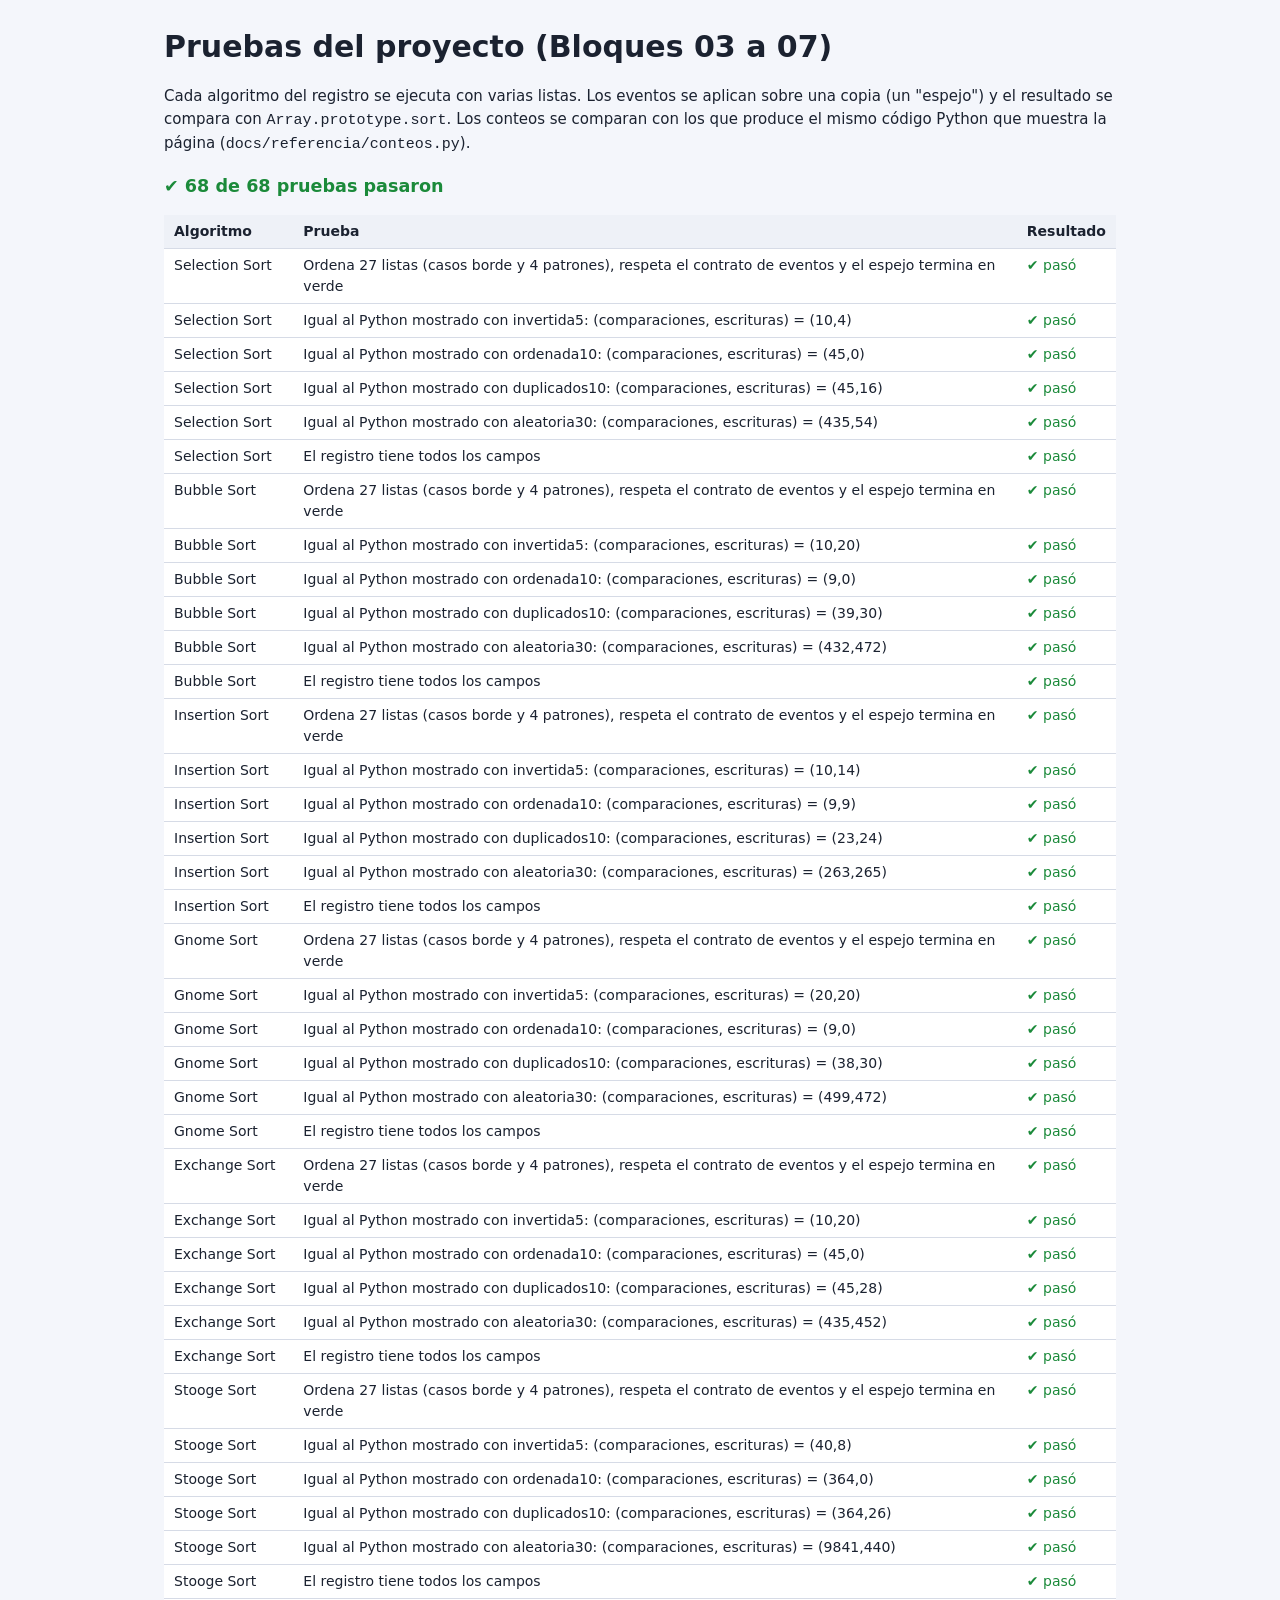
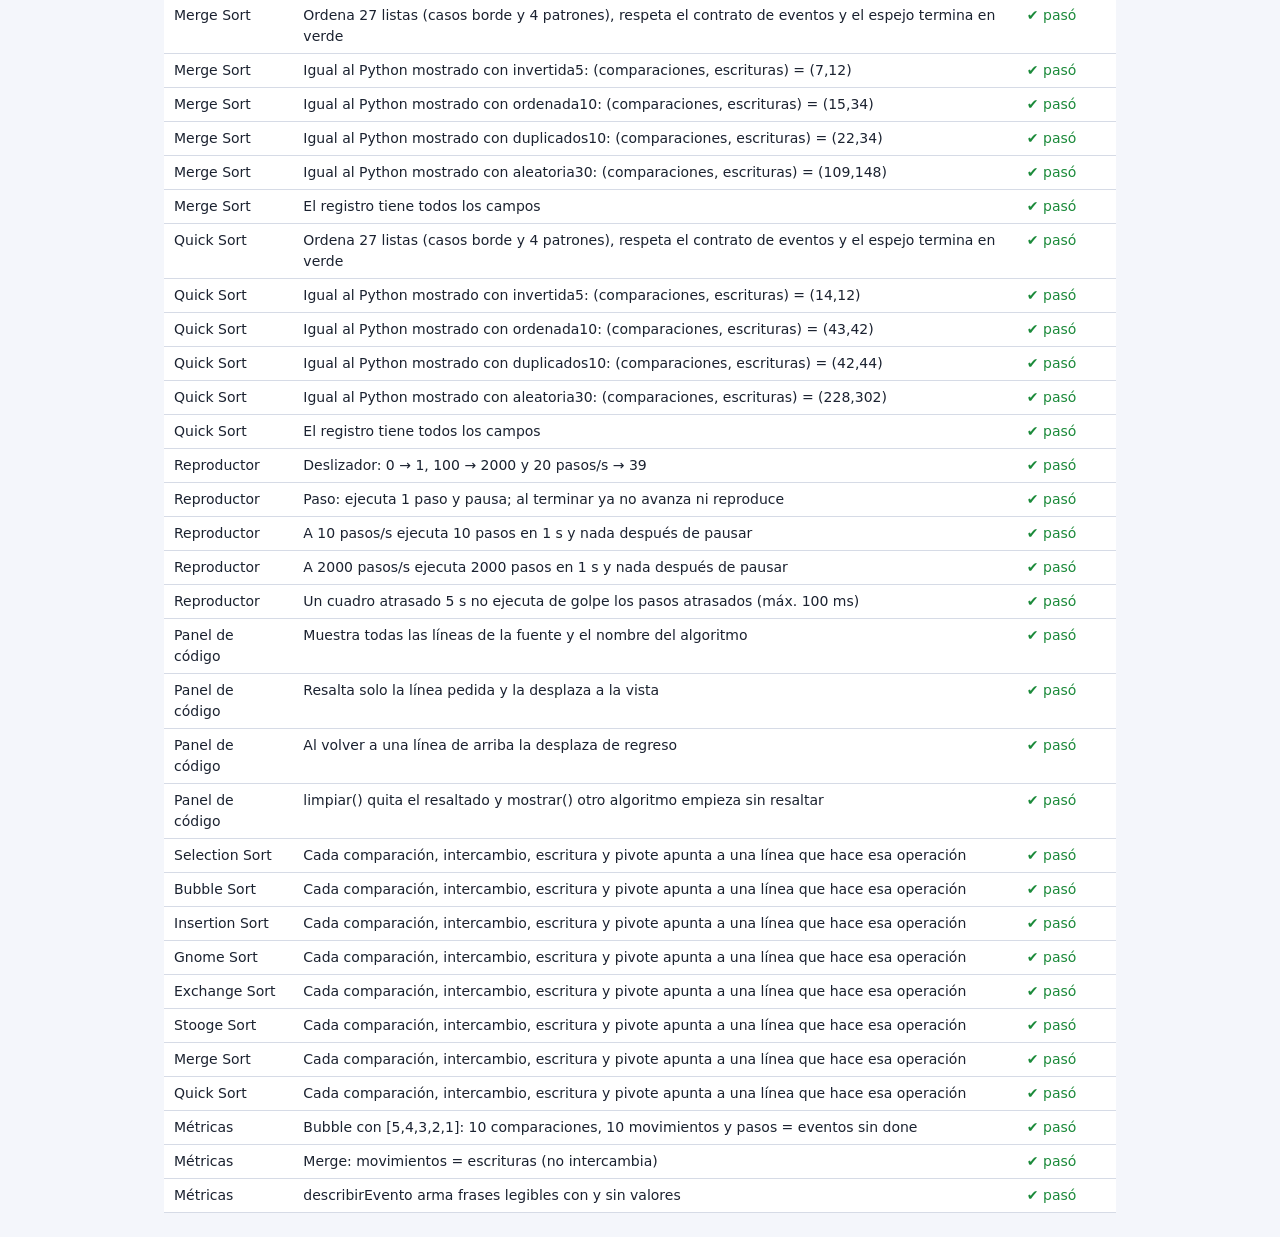
==== test.html @ ed31e6aa "B07 D-13: métricas (contadores por evento y mensajes de estado) Co-Authored-By: Claude Opus 5.5 <nor" ====
<!DOCTYPE html>
<html lang="es">
<head>
  <meta charset="UTF-8">
  <meta name="viewport" content="width=device-width, initial-scale=1">
  <title>Pruebas del proyecto</title>
  <link rel="stylesheet" href="css/base.css">
  <style>
    main { max-width: 1000px; margin: 0 auto; padding: 24px; display: grid; gap: 16px; }
    .resumen-pruebas { font-size: 1.1rem; font-weight: 600; }
    .ok { color: #1b8a3a; }
    .fallo { color: var(--error); }
    table { width: 100%; border-collapse: collapse; font-size: 0.875rem; background: var(--superficie); }
    th, td { padding: 6px 10px; border-bottom: 1px solid var(--borde); text-align: left; vertical-align: top; }
    th { background: var(--superficie-2); }
    code { font-family: var(--fuente-mono); }
  </style>
</head>
<body>
<main>
  <h1>Pruebas del proyecto (Bloques 03 a 07)</h1>
  <p>
    Cada algoritmo del registro se ejecuta con varias listas. Los eventos se aplican sobre una copia
    (un "espejo") y el resultado se compara con <code>Array.prototype.sort</code>. Los conteos se
    comparan con los que produce el mismo código Python que muestra la página
    (<code>docs/referencia/conteos.py</code>).
  </p>
  <p id="resumen" class="resumen-pruebas">Ejecutando…</p>
  <table>
    <thead><tr><th>Algoritmo</th><th>Prueba</th><th>Resultado</th></tr></thead>
    <tbody id="filas"></tbody>
  </table>
</main>

<script type="module">
  import { ALGORITMOS } from './js/algoritmos/index.js';
  import { TIPOS_EVENTO, ESTADOS_COLOR } from './js/core/eventos.js';
  import { crearEspejo, aplicarEvento } from './js/render/espejo.js';
  import { crearReproductor, velocidadDesdeSlider, sliderDesdeVelocidad } from './js/motor/reproductor.js';
  import { VELOCIDAD_MIN, VELOCIDAD_MAX, VELOCIDAD_DEFECTO } from './js/config.js';
  import { crearPanelCodigo } from './js/ui/panelCodigo.js';
  import { crearContadores, registrarEvento, contarEjecucion, describirEvento } from './js/core/metricas.js';
  import { generarDatos, PATRONES } from './js/core/datos.js';

  /*
   * Conteos de referencia generados con docs/referencia/conteos.py, que
   * ejecuta el mismo código Python que muestra la página (fuentesPython.js).
   * Cada par es (comparaciones, escrituras); un intercambio cuenta como 2
   * escrituras, igual que `a, b = b, a` en Python.
   */
  const LISTAS_PYTHON = {"invertida5": [5, 4, 3, 2, 1], "ordenada10": [0, 1, 2, 3, 4, 5, 6, 7, 8, 9], "duplicados10": [3, 1, 4, 1, 5, 9, 2, 6, 5, 3], "aleatoria30": [15, 40, 64, 65, 82, 13, 28, 76, 79, 71, 53, 100, 73, 70, 93, 99, 98, 62, 96, 98, 75, 56, 30, 0, 78, 10, 14, 36, 12, 57]};
  const CONTEOS_PYTHON = {
    selection: {"invertida5": [10, 4], "ordenada10": [45, 0], "duplicados10": [45, 16], "aleatoria30": [435, 54]},
    bubble: {"invertida5": [10, 20], "ordenada10": [9, 0], "duplicados10": [39, 30], "aleatoria30": [432, 472]},
    insertion: {"invertida5": [10, 14], "ordenada10": [9, 9], "duplicados10": [23, 24], "aleatoria30": [263, 265]},
    gnome: {"invertida5": [20, 20], "ordenada10": [9, 0], "duplicados10": [38, 30], "aleatoria30": [499, 472]},
    exchange: {"invertida5": [10, 20], "ordenada10": [45, 0], "duplicados10": [45, 28], "aleatoria30": [435, 452]},
    stooge: {"invertida5": [40, 8], "ordenada10": [364, 0], "duplicados10": [364, 26], "aleatoria30": [9841, 440]},
    merge: {"invertida5": [7, 12], "ordenada10": [15, 34], "duplicados10": [22, 34], "aleatoria30": [109, 148]},
    quick: {"invertida5": [14, 12], "ordenada10": [43, 42], "duplicados10": [42, 44], "aleatoria30": [228, 302]},
  };

  /** Stooge Sort crece como n^2.7: en las listas aleatorias se limita el tamaño. */
  const TAMANO_MAX_PRUEBA = { stooge: 25 };

  /**
   * Ejecuta un generador completo aplicando sus eventos sobre un espejo
   * (Bloque 04). Devuelve los valores finales, si todas las barras quedaron
   * en verde, los conteos y los problemas de forma encontrados.
   */
  function ejecutar(id, lista) {
    const { generador, fuente } = ALGORITMOS[id];
    const espejo = crearEspejo(lista);
    const conteo = crearContadores();
    const problemas = [];
    const eventos = [...generador(lista)];

    eventos.forEach((evento, posicion) => {
      const esUltimo = posicion === eventos.length - 1;
      aplicarEvento(espejo, evento);
      registrarEvento(conteo, evento);

      if (evento.type === TIPOS_EVENTO.TERMINADO) {
        if (!esUltimo) problemas.push(`done en la posición ${posicion}, no al final`);
        return;
      }
      if (!Number.isInteger(evento.line) || evento.line < 1 || evento.line > fuente.length) {
        problemas.push(`line ${evento.line} fuera de 1..${fuente.length} (${evento.type})`);
      }
      if (!evento.indices.every((i) => Number.isInteger(i) && i >= 0 && i < lista.length)) {
        problemas.push(`índices fuera de rango: ${evento.indices} (${evento.type})`);
      }
    });

    if (eventos.at(-1)?.type !== TIPOS_EVENTO.TERMINADO) problemas.push('el último evento no es done');
    const verde = espejo.terminado && espejo.estados.every((e) => e === ESTADOS_COLOR.ORDENADO);
    return { valores: espejo.valores, verde, conteo, problemas };
  }

  const ordenar = (lista) => [...lista].sort((a, b) => a - b);
  const iguales = (a, b) => a.length === b.length && a.every((v, i) => v === b[i]);

  /** Casos de ordenamiento que se prueban en todos los algoritmos. */
  function casos(id) {
    const max = TAMANO_MAX_PRUEBA[id] ?? 80;
    const lista = [
      ['vacía', []],
      ['un elemento', [7]],
      ['dos elementos', [2, 1]],
      ['todos iguales', [4, 4, 4, 4, 4]],
      ['duplicados', [5, 3, 5, 1, 3, 5, 0, 1]],
      ['ordenada (20)', Array.from({ length: 20 }, (_, i) => i)],
      ['invertida (20)', Array.from({ length: 20 }, (_, i) => 20 - i)],
    ];
    for (const patron of Object.values(PATRONES)) {
      for (let k = 0; k < 5; k++) {
        const n = 2 + Math.floor(Math.random() * (max - 1));
        lista.push([`${patron} (${n})`, generarDatos(n, patron)]);
      }
    }
    return lista;
  }

  const filas = document.getElementById('filas');
  let total = 0;
  let fallidas = 0;

  function reportar(id, prueba, ok, detalle = '') {
    total++;
    if (!ok) fallidas++;
    const fila = filas.insertRow();
    fila.insertCell().textContent = ALGORITMOS[id]?.nombre ?? id;
    fila.insertCell().textContent = prueba;
    const celda = fila.insertCell();
    celda.className = ok ? 'ok' : 'fallo';
    celda.textContent = ok ? '✔ pasó' : `✘ falló: ${detalle}`;
  }

  for (const id of Object.keys(ALGORITMOS)) {
    // 1) Ordena bien, respeta el contrato de eventos y no modifica la entrada.
    const errores = [];
    for (const [nombre, lista] of casos(id)) {
      const original = [...lista];
      const { valores, verde, problemas } = ejecutar(id, lista);
      if (!iguales(valores, ordenar(original))) errores.push(`${nombre}: resultado ${valores.join(',')}`);
      if (!verde) errores.push(`${nombre}: el espejo no terminó con todas las barras en verde`);
      if (!iguales(lista, original)) errores.push(`${nombre}: modificó la lista de entrada`);
      if (problemas.length) errores.push(`${nombre}: ${problemas[0]}`);
    }
    reportar(id, 'Ordena 27 listas (casos borde y 4 patrones), respeta el contrato de eventos y el espejo termina en verde',
             errores.length === 0, errores.slice(0, 3).join(' · '));

    // 2) Mismas comparaciones y escrituras que el código Python mostrado.
    for (const [nombre, lista] of Object.entries(LISTAS_PYTHON)) {
      const esperado = CONTEOS_PYTHON[id][nombre];
      const { conteo } = ejecutar(id, lista);
      // Python cuenta cada `a, b = b, a` como 2 escrituras.
      const obtenido = [conteo.comparaciones, 2 * conteo.intercambios + conteo.escrituras];
      reportar(id, `Igual al Python mostrado con ${nombre}: (comparaciones, escrituras) = (${esperado})`,
               iguales(obtenido, esperado), `obtuvo (${obtenido})`);
    }

    // 3) La ficha tiene todos los campos.
    const campos = ['nombre', 'generador', 'fuente', 'categoria', 'mejor', 'promedio', 'peor',
                    'espacio', 'estable', 'descripcion'];
    const faltan = campos.filter((c) => ALGORITMOS[id][c] === undefined);
    reportar(id, 'El registro tiene todos los campos', faltan.length === 0, `faltan ${faltan}`);
  }

  // ── Bloque 05: reproductor ──
  const esperar = (ms) => new Promise((r) => setTimeout(r, ms));
  const R = 'Reproductor';

  reportar(R, `Deslizador: 0 → ${VELOCIDAD_MIN}, 100 → ${VELOCIDAD_MAX} y ${VELOCIDAD_DEFECTO} pasos/s → 39`,
    velocidadDesdeSlider(0) === VELOCIDAD_MIN && velocidadDesdeSlider(100) === VELOCIDAD_MAX &&
    sliderDesdeVelocidad(VELOCIDAD_DEFECTO) === 39,
    `${velocidadDesdeSlider(0)}, ${velocidadDesdeSlider(100)}, ${sliderDesdeVelocidad(VELOCIDAD_DEFECTO)}`);

  {
    let llamadas = [];
    let quedan = 2;
    const r = crearReproductor({ alAvanzar: (n) => { llamadas.push(n); return --quedan > 0; } });
    r.paso();
    const tras1 = r.estado;
    r.paso();
    const tras2 = r.estado;
    r.paso();
    r.reproducir();
    reportar(R, 'Paso: ejecuta 1 paso y pausa; al terminar ya no avanza ni reproduce',
      tras1 === 'pausado' && tras2 === 'terminado' && llamadas.join() === '1,1' && r.estado === 'terminado',
      `estados ${tras1}/${tras2}/${r.estado}, llamadas ${llamadas}`);
  }

  /*
   * Reloj simulado: reemplaza requestAnimationFrame y performance.now para
   * avanzar cuadros a mano. Así la prueba no depende de que la pestaña esté
   * visible ni de la velocidad de la computadora.
   */
  function conRelojSimulado(prueba) {
    const originales = [window.requestAnimationFrame, window.cancelAnimationFrame, performance.now];
    let ahora = 0;
    let pendiente = null;
    window.requestAnimationFrame = (cb) => { pendiente = cb; return 1; };
    window.cancelAnimationFrame = () => { pendiente = null; };
    performance.now = () => ahora;
    const cuadros = (cantidad, ms) => {
      for (let k = 0; k < cantidad && pendiente; k++) {
        ahora += ms;
        const cb = pendiente;
        pendiente = null;
        cb(ahora);
      }
    };
    try {
      return prueba(cuadros);
    } finally {
      [window.requestAnimationFrame, window.cancelAnimationFrame, performance.now] = originales;
    }
  }

  for (const pps of [10, 2000]) {
    conRelojSimulado((cuadros) => {
      let pasos = 0;
      const r = crearReproductor({ alAvanzar: (n) => { pasos += n; return true; } });
      r.setVelocidad(pps);
      r.reproducir();
      cuadros(60, 1000 / 60);           // 1 segundo a 60 cuadros por segundo
      r.pausar();
      const antes = pasos;
      cuadros(30, 1000 / 60);
      reportar(R, `A ${pps} pasos/s ejecuta ${pps} pasos en 1 s y nada después de pausar`,
               Math.abs(pasos - pps) <= 1 && pasos === antes, `ejecutó ${pasos}, luego ${antes}`);
    });
  }

  conRelojSimulado((cuadros) => {
    let pasos = 0;
    const r = crearReproductor({ alAvanzar: (n) => { pasos += n; return true; } });
    r.setVelocidad(2000);
    r.reproducir();
    cuadros(1, 5000);                   // un cuadro que llega 5 s tarde (pestaña oculta)
    reportar(R, 'Un cuadro atrasado 5 s no ejecuta de golpe los pasos atrasados (máx. 100 ms)',
             pasos === 200, `ejecutó ${pasos}`);
  });

  // ── Bloque 06: panel de código ──
  {
    const P = 'Panel de código';
    const caja = document.createElement('div');
    caja.style.cssText = 'position: relative; height: 90px; overflow: auto;';
    document.body.append(caja);
    const panel = crearPanelCodigo(caja);
    const activas = () => [...caja.querySelectorAll('.codigo__linea--activa')];
    const visible = (el) => el.offsetTop >= caja.scrollTop &&
                            el.offsetTop + el.offsetHeight <= caja.scrollTop + caja.clientHeight;

    panel.mostrar('merge');
    const lineas = caja.querySelectorAll('.codigo__linea');
    reportar(P, 'Muestra todas las líneas de la fuente y el nombre del algoritmo',
      lineas.length === ALGORITMOS.merge.fuente.length && caja.textContent.includes('Merge Sort'),
      `${lineas.length} líneas`);

    panel.resaltar(29);
    const [l29] = activas();
    reportar(P, 'Resalta solo la línea pedida y la desplaza a la vista',
      activas().length === 1 && l29.querySelector('.codigo__num').textContent === '29' && visible(l29),
      `activas: ${activas().length}, scrollTop ${caja.scrollTop}`);

    panel.resaltar(2);
    const [l2] = activas();
    reportar(P, 'Al volver a una línea de arriba la desplaza de regreso',
      activas().length === 1 && visible(l2) && caja.scrollTop < l29.offsetTop, `scrollTop ${caja.scrollTop}`);

    panel.limpiar();
    const trasLimpiar = activas().length;
    panel.resaltar(5);
    panel.mostrar('quick');
    reportar(P, 'limpiar() quita el resaltado y mostrar() otro algoritmo empieza sin resaltar',
      trasLimpiar === 0 && activas().length === 0 && caja.textContent.includes('Quick Sort'));
    caja.remove();

    // D-14: la línea resaltada corresponde a la operación. Cada tipo de evento
    // debe apuntar a una línea de Python que haga esa operación.
    const PATRON_LINEA = {
      [TIPOS_EVENTO.COMPARAR]: /[<>]/,
      [TIPOS_EVENTO.INTERCAMBIAR]: /arr\[[^\]]+\], arr\[[^\]]+\] = /,
      [TIPOS_EVENTO.ESCRIBIR]: /arr\[[^\]]+\] = /,
      [TIPOS_EVENTO.PIVOTE]: /pivote = /,
    };
    for (const id of Object.keys(ALGORITMOS)) {
      const { generador, fuente } = ALGORITMOS[id];
      const malas = new Set();
      for (const evento of generador(generarDatos(12, PATRONES.ALEATORIA))) {
        const patron = PATRON_LINEA[evento.type];
        if (patron && !patron.test(fuente[evento.line - 1])) malas.add(`${evento.type}→${evento.line}`);
      }
      reportar(id, 'Cada comparación, intercambio, escritura y pivote apunta a una línea que hace esa operación',
               malas.size === 0, [...malas].join(', '));
    }
  }

  // ── Bloque 07: métricas ──
  {
    const M = 'Métricas';
    const lista = [5, 4, 3, 2, 1];
    const b = contarEjecucion(ALGORITMOS.bubble.generador(lista));
    const eventos = [...ALGORITMOS.bubble.generador(lista)];
    reportar(M, 'Bubble con [5,4,3,2,1]: 10 comparaciones, 10 movimientos y pasos = eventos sin done',
      b.comparaciones === 10 && b.intercambios === 10 && b.movimientos === 10 && b.pasos === eventos.length - 1,
      JSON.stringify(b));

    const m = contarEjecucion(ALGORITMOS.merge.generador(lista));
    reportar(M, 'Merge: movimientos = escrituras (no intercambia)',
      m.intercambios === 0 && m.movimientos === m.escrituras && m.escrituras === 12, JSON.stringify(m));

    const frases = [
      describirEvento({ type: 'compare', indices: [3, 4] }, [0, 0, 0, 45, 12]),
      describirEvento({ type: 'swap', indices: [2, 2] }),
      describirEvento({ type: 'write', indices: [1], value: 57 }),
      describirEvento({ type: 'done' }),
    ];
    reportar(M, 'describirEvento arma frases legibles con y sin valores',
      frases.join('|') === 'Comparando posiciones 3 (45) y 4 (12)|La posición 2 se queda en su lugar|' +
                           'Escribiendo 57 en la posición 1|Ordenamiento terminado', frases.join(' | '));
  }

  const resumen = document.getElementById('resumen');
  resumen.textContent = fallidas === 0
    ? `✔ ${total} de ${total} pruebas pasaron`
    : `✘ ${fallidas} de ${total} pruebas fallaron`;
  resumen.className = `resumen-pruebas ${fallidas === 0 ? 'ok' : 'fallo'}`;
</script>
</body>
</html>
---- css/base.css ----
/*
 * css/base.css
 * ─────────────────────────────────────────────────────────────────────────
 * Bloque 00 — Variables, reset y elementos básicos (botones, campos).
 *
 * Todos los colores y medidas de la interfaz salen de estas variables.
 * Los colores de las BARRAS no están aquí: viven en COLORES de
 * js/render/canvasBarras.js (Bloque 04), porque los usa el canvas.
 */

:root {
  --fondo: #f4f6fb;
  --superficie: #ffffff;
  --superficie-2: #eef1f7;
  --texto: #1b2230;
  --texto-suave: #5b6578;
  --borde: #d6dbe6;
  --acento: #2f5bd3;
  --acento-texto: #ffffff;
  --error: #c62828;
  --resaltado: #fff3c4;

  --radio: 8px;
  --sombra: 0 1px 3px rgb(20 30 60 / 0.08), 0 4px 12px rgb(20 30 60 / 0.05);

  --esp-1: 4px;
  --esp-2: 8px;
  --esp-3: 12px;
  --esp-4: 16px;
  --esp-5: 24px;

  --fuente: system-ui, -apple-system, "Segoe UI", Roboto, sans-serif;
  --fuente-mono: ui-monospace, "Cascadia Code", Consolas, "Courier New", monospace;

  color-scheme: light dark;
}

@media (prefers-color-scheme: dark) {
  :root {
    --fondo: #11151d;
    --superficie: #1a202b;
    --superficie-2: #232a37;
    --texto: #e6e9ef;
    --texto-suave: #9aa3b5;
    --borde: #313a4a;
    --acento: #6f95ff;
    --acento-texto: #0d1220;
    --error: #ff6b6b;
    --resaltado: #4a4020;
    --sombra: none;
  }
}

/* ── Reset mínimo ── */
*,
*::before,
*::after {
  box-sizing: border-box;
}

body {
  margin: 0;
  min-height: 100vh;
  background: var(--fondo);
  color: var(--texto);
  font-family: var(--fuente);
  font-size: 15px;
  line-height: 1.5;
}

h1, h2, h3, p {
  margin: 0;
}

a {
  color: var(--acento);
}

/* ── Botones ── */
.boton {
  font: inherit;
  padding: var(--esp-2) var(--esp-4);
  border: 1px solid var(--borde);
  border-radius: var(--radio);
  background: var(--superficie);
  color: var(--texto);
  cursor: pointer;
}

.boton:hover:not(:disabled) {
  background: var(--superficie-2);
}

.boton:disabled {
  opacity: 0.5;
  cursor: not-allowed;
}

.boton--primario {
  background: var(--acento);
  border-color: var(--acento);
  color: var(--acento-texto);
}

.boton--primario:hover:not(:disabled) {
  background: var(--acento);
  filter: brightness(1.1);
}

.boton--chico {
  padding: var(--esp-1) var(--esp-3);
  font-size: 0.875rem;
}

/* ── Campos ── */
input,
select {
  font: inherit;
  color: inherit;
}

input[type="number"],
select {
  padding: var(--esp-2);
  border: 1px solid var(--borde);
  border-radius: var(--radio);
  background: var(--superficie);
  min-width: 0;
}

input[type="range"] {
  width: 100%;
  accent-color: var(--acento);
}

:focus-visible {
  outline: 2px solid var(--acento);
  outline-offset: 2px;
}

/* ── Utilidades ── */
.oculto {
  display: none !important;
}

/* Contenido provisional que un bloque posterior reemplaza. */
.marcador {
  color: var(--texto-suave);
  font-style: italic;
  font-size: 0.875rem;
}
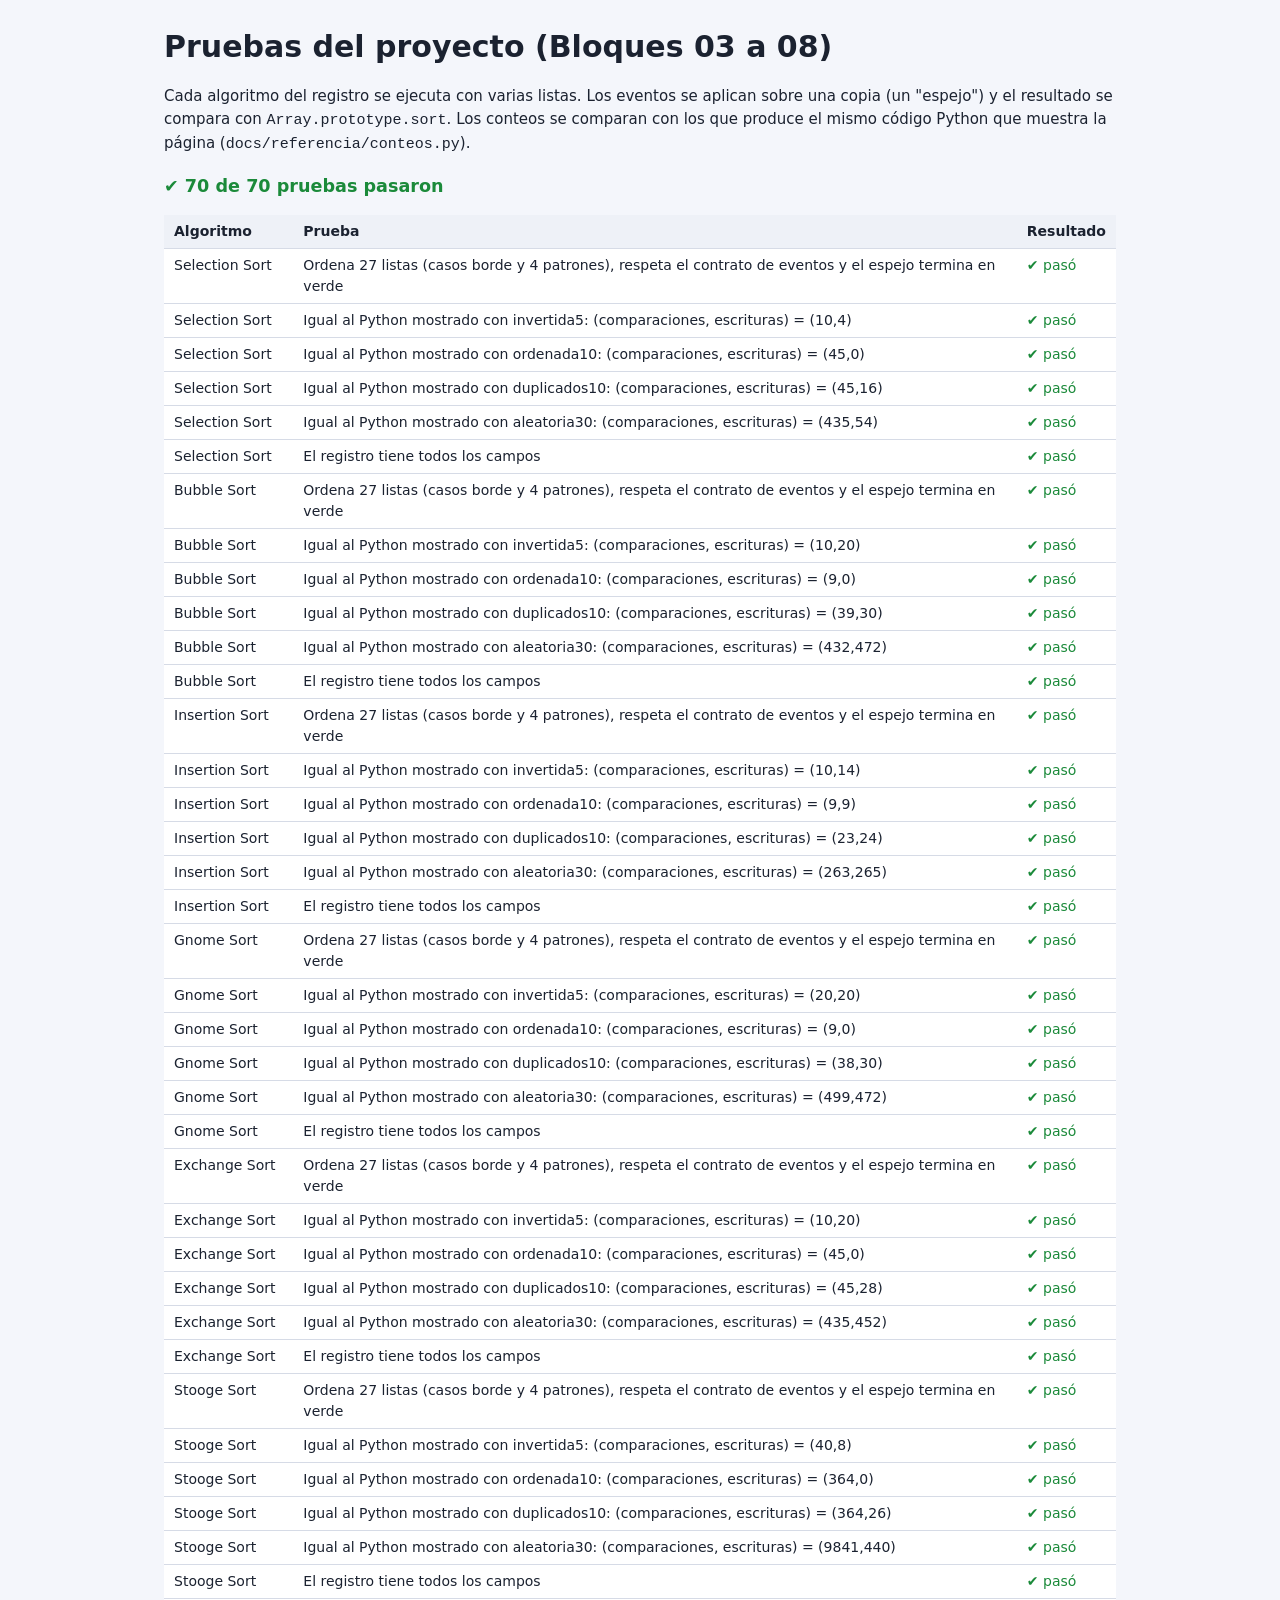
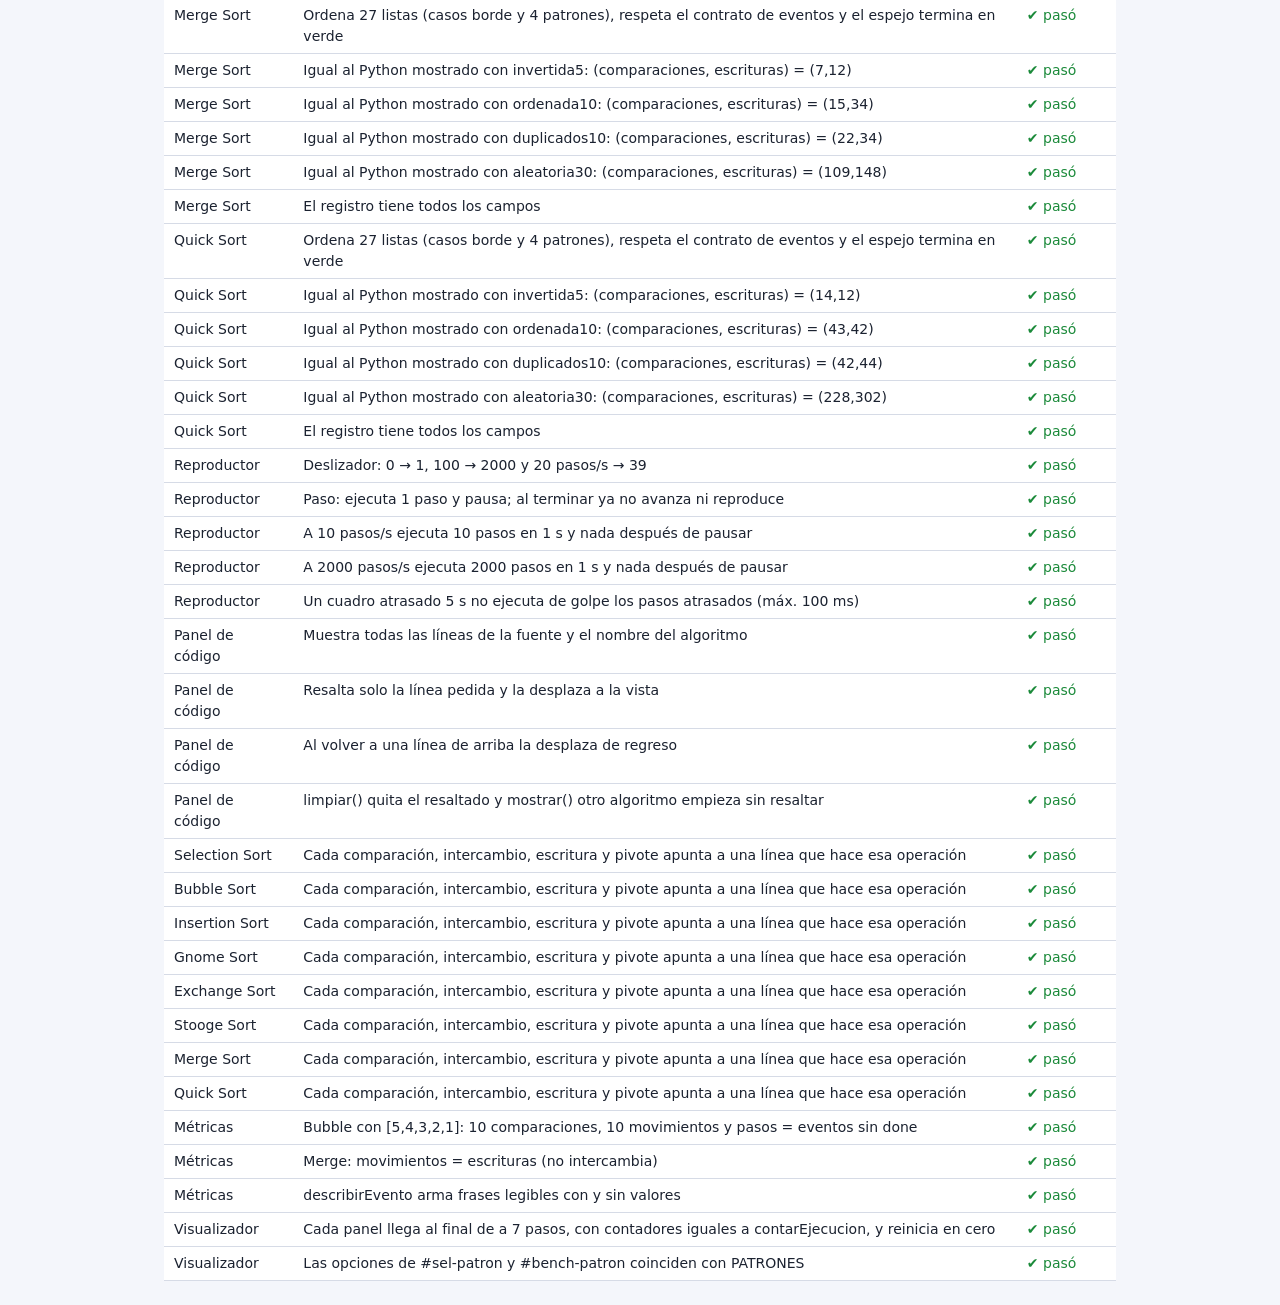
==== commit ea896501: "B08 D-12/D-13: visualizador funcional con paneles, escena, controles, ficha y leyenda Co-Authored-By" ====
--- a/test.html
+++ b/test.html
@@ -18,7 +18,7 @@
 </head>
 <body>
 <main>
-  <h1>Pruebas del proyecto (Bloques 03 a 07)</h1>
+  <h1>Pruebas del proyecto (Bloques 03 a 08)</h1>
   <p>
     Cada algoritmo del registro se ejecuta con varias listas. Los eventos se aplican sobre una copia
     (un "espejo") y el resultado se compara con <code>Array.prototype.sort</code>. Los conteos se
@@ -40,6 +40,7 @@
   import { VELOCIDAD_MIN, VELOCIDAD_MAX, VELOCIDAD_DEFECTO } from './js/config.js';
   import { crearPanelCodigo } from './js/ui/panelCodigo.js';
   import { crearContadores, registrarEvento, contarEjecucion, describirEvento } from './js/core/metricas.js';
+  import { crearPanelAlgoritmo } from './js/ui/panelAlgoritmo.js';
   import { generarDatos, PATRONES } from './js/core/datos.js';
 
   /*
@@ -324,6 +325,41 @@
                            'Escribiendo 57 en la posición 1|Ordenamiento terminado', frases.join(' | '));
   }
 
+  // ── Bloque 08: panel de algoritmo e index.html ──
+  {
+    const V = 'Visualizador';
+    const caja = document.createElement('div');
+    document.body.append(caja);
+    const errores = [];
+    for (const id of Object.keys(ALGORITMOS)) {
+      const lista = generarDatos(id === 'stooge' ? 15 : 40, PATRONES.ALEATORIA);
+      const panel = crearPanelAlgoritmo({ contenedor: caja, id, lista });
+      let vueltas = 0;
+      while (panel.avanzar(7) && vueltas++ < 100000);
+      const esperado = contarEjecucion(ALGORITMOS[id].generador(lista));
+      const enPantalla = [...caja.querySelectorAll('[data-contador]')].map((d) => d.textContent.replace(/\D/g, ''));
+      const ok = panel.terminado &&
+        JSON.stringify(panel.contadores) === JSON.stringify(esperado) &&
+        enPantalla.join() === [esperado.comparaciones, esperado.movimientos, esperado.pasos].join() &&
+        caja.querySelector('.panel__mensaje').textContent === 'Ordenamiento terminado';
+      if (!ok) errores.push(id);
+
+      panel.reiniciar(lista);
+      if (panel.terminado || panel.contadores.pasos !== 0) errores.push(`${id} (reiniciar)`);
+      panel.destruir();
+    }
+    reportar(V, 'Cada panel llega al final de a 7 pasos, con contadores iguales a contarEjecucion, y reinicia en cero',
+             errores.length === 0 && caja.children.length === 0, errores.join(', '));
+    caja.remove();
+
+    const html = new DOMParser().parseFromString(await (await fetch('index.html')).text(), 'text/html');
+    const valores = (sel) => [...html.querySelectorAll(`${sel} option`)].map((o) => o.value).join();
+    const esperado = Object.values(PATRONES).join();
+    reportar(V, 'Las opciones de #sel-patron y #bench-patron coinciden con PATRONES',
+             valores('#sel-patron') === esperado && valores('#bench-patron') === esperado,
+             `${valores('#sel-patron')} / ${valores('#bench-patron')}`);
+  }
+
   const resumen = document.getElementById('resumen');
   resumen.textContent = fallidas === 0
     ? `✔ ${total} de ${total} pruebas pasaron`
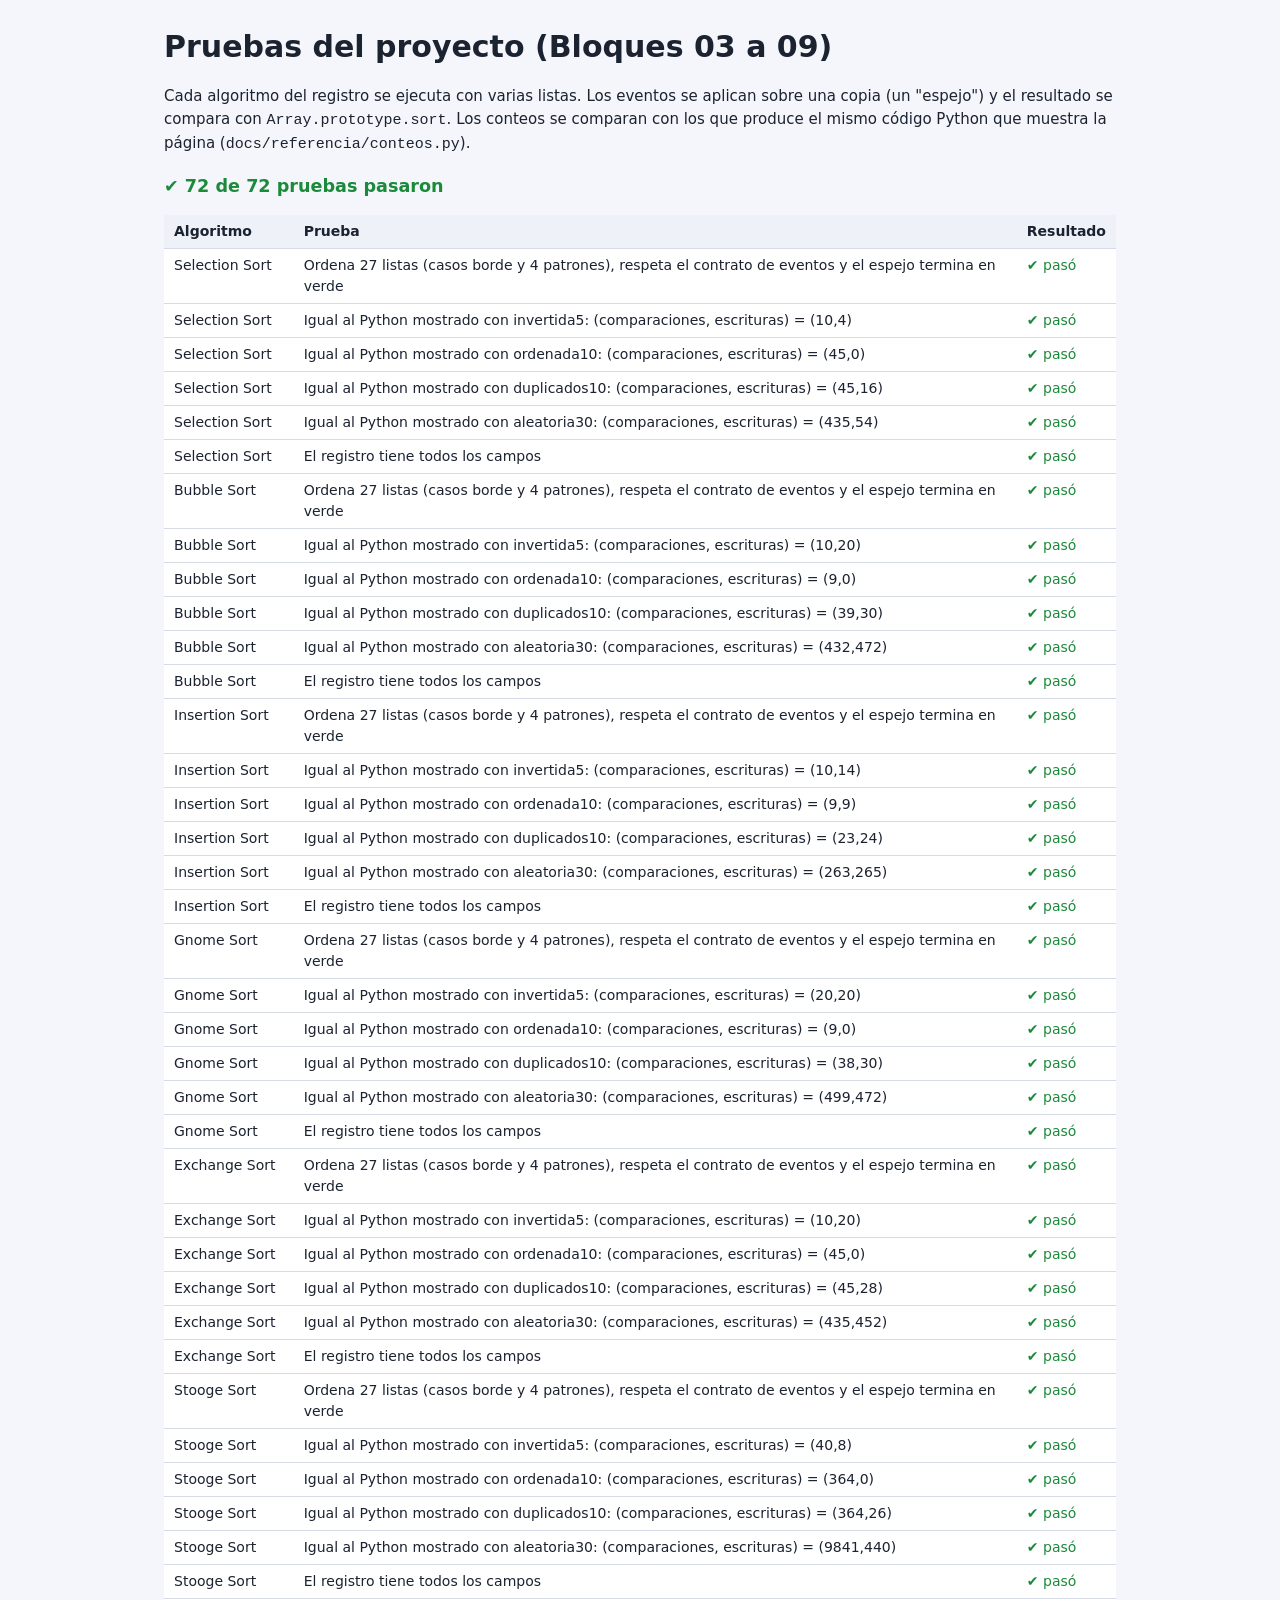
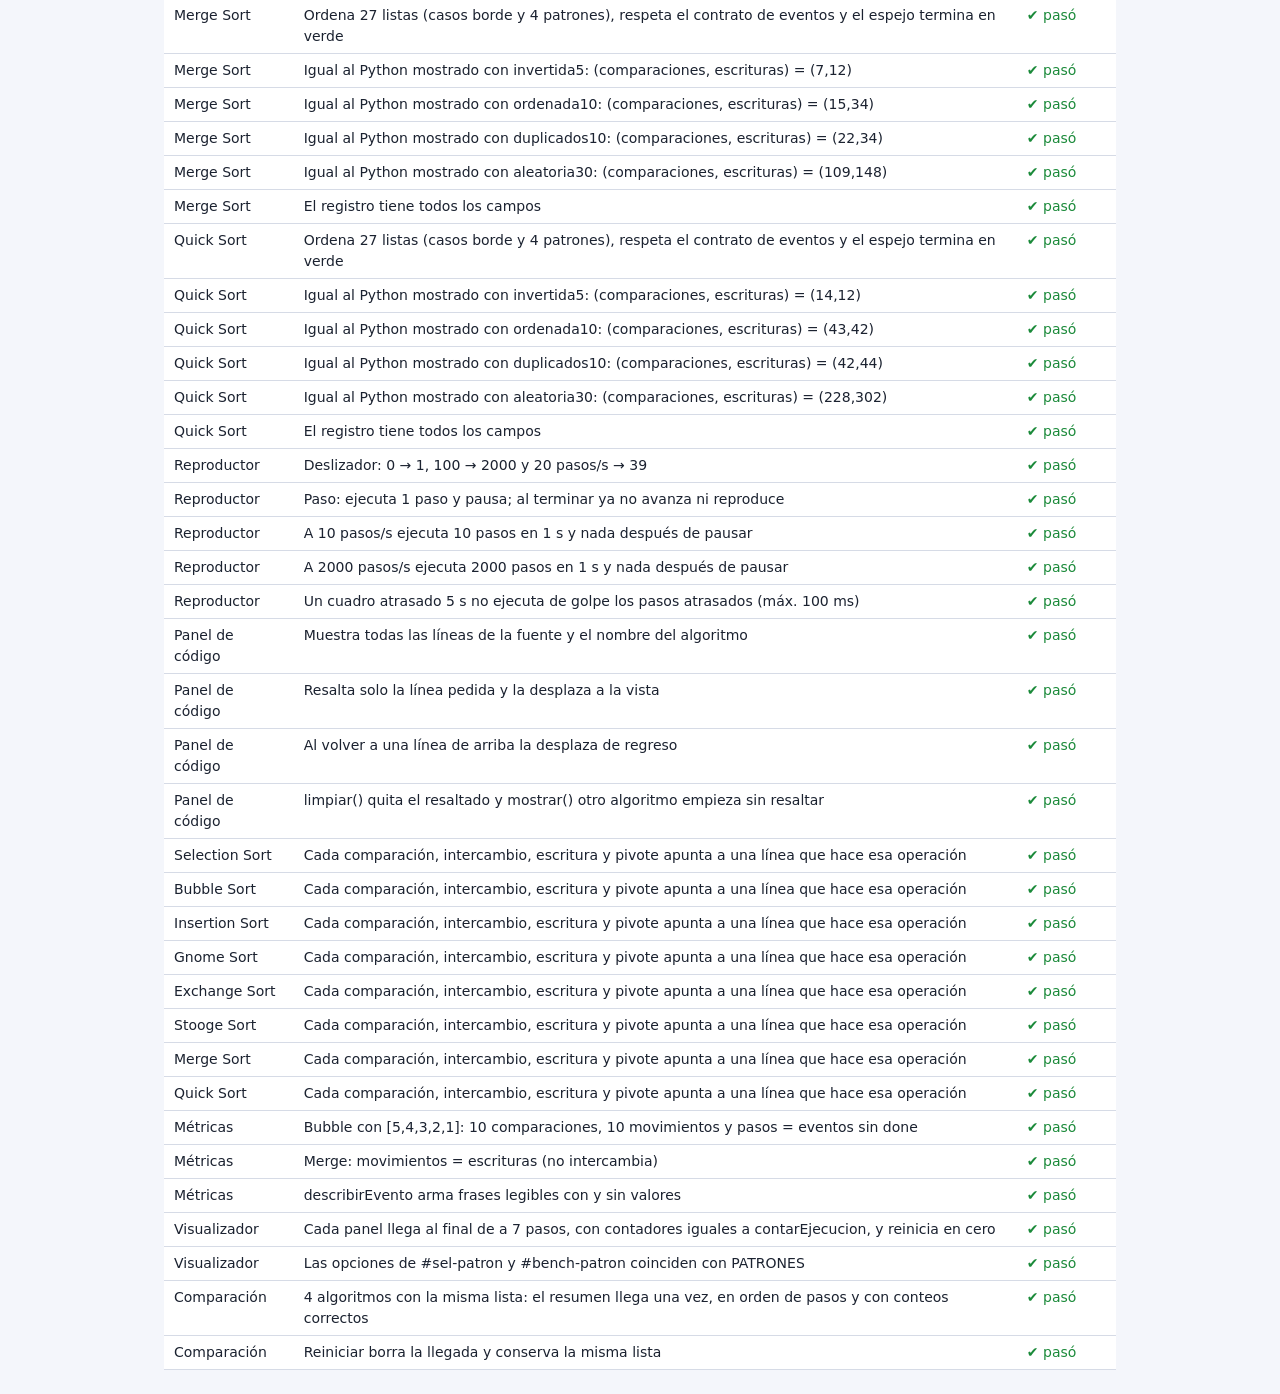
==== commit e9a1b627: "B09 D-15/D-16: comparación con orden de llegada, tabla resumen y Todos/Ninguno Co-Authored-By: Claud" ====
--- a/test.html
+++ b/test.html
@@ -18,7 +18,7 @@
 </head>
 <body>
 <main>
-  <h1>Pruebas del proyecto (Bloques 03 a 08)</h1>
+  <h1>Pruebas del proyecto (Bloques 03 a 09)</h1>
   <p>
     Cada algoritmo del registro se ejecuta con varias listas. Los eventos se aplican sobre una copia
     (un "espejo") y el resultado se compara con <code>Array.prototype.sort</code>. Los conteos se
@@ -41,6 +41,7 @@
   import { crearPanelCodigo } from './js/ui/panelCodigo.js';
   import { crearContadores, registrarEvento, contarEjecucion, describirEvento } from './js/core/metricas.js';
   import { crearPanelAlgoritmo } from './js/ui/panelAlgoritmo.js';
+  import { crearEscena } from './js/ui/escena.js';
   import { generarDatos, PATRONES } from './js/core/datos.js';
 
   /*
@@ -360,6 +361,40 @@
              `${valores('#sel-patron')} / ${valores('#bench-patron')}`);
   }
 
+  // ── Bloque 09: comparación ──
+  {
+    const C = 'Comparación';
+    const caja = document.createElement('div');
+    document.body.append(caja);
+    const codigoFalso = { mostrar() {}, resaltar() {}, limpiar() {} };
+    const avisos = [];
+    const escena = crearEscena({ zonaPaneles: caja, panelCodigo: codigoFalso,
+                                 alTerminarTodos: (r) => avisos.push(r) });
+    const ids = ['bubble', 'insertion', 'merge', 'quick'];
+    escena.setSeleccion(ids);
+    escena.nuevaLista(25, PATRONES.ALEATORIA);
+    const lista = escena.estado.listaBase;
+
+    let vueltas = 0;
+    while (escena.estado.reproductor !== 'terminado' && vueltas++ < 100000) escena.paso();
+    const res = avisos[0] ?? [];
+
+    const mismosDatos = res.every((fila) => {
+      const esperado = contarEjecucion(ALGORITMOS[fila.id].generador(lista));
+      return fila.comparaciones === esperado.comparaciones && fila.pasos === esperado.pasos;
+    });
+    const ordenLlegada = res.every((fila, k) => fila.llegada === k + 1 && (k === 0 || res[k - 1].pasos <= fila.pasos));
+    reportar(C, '4 algoritmos con la misma lista: el resumen llega una vez, en orden de pasos y con conteos correctos',
+      avisos.length === 1 && res.length === 4 && mismosDatos && ordenLlegada,
+      `avisos ${avisos.length}, filas ${res.map((f) => `${f.id}:${f.llegada}:${f.pasos}`)}`);
+
+    escena.reiniciar();
+    reportar(C, 'Reiniciar borra la llegada y conserva la misma lista',
+      escena.estado.llegada.length === 0 && escena.estado.listaBase.join() === lista.join());
+    escena.setSeleccion([]);
+    caja.remove();
+  }
+
   const resumen = document.getElementById('resumen');
   resumen.textContent = fallidas === 0
     ? `✔ ${total} de ${total} pruebas pasaron`
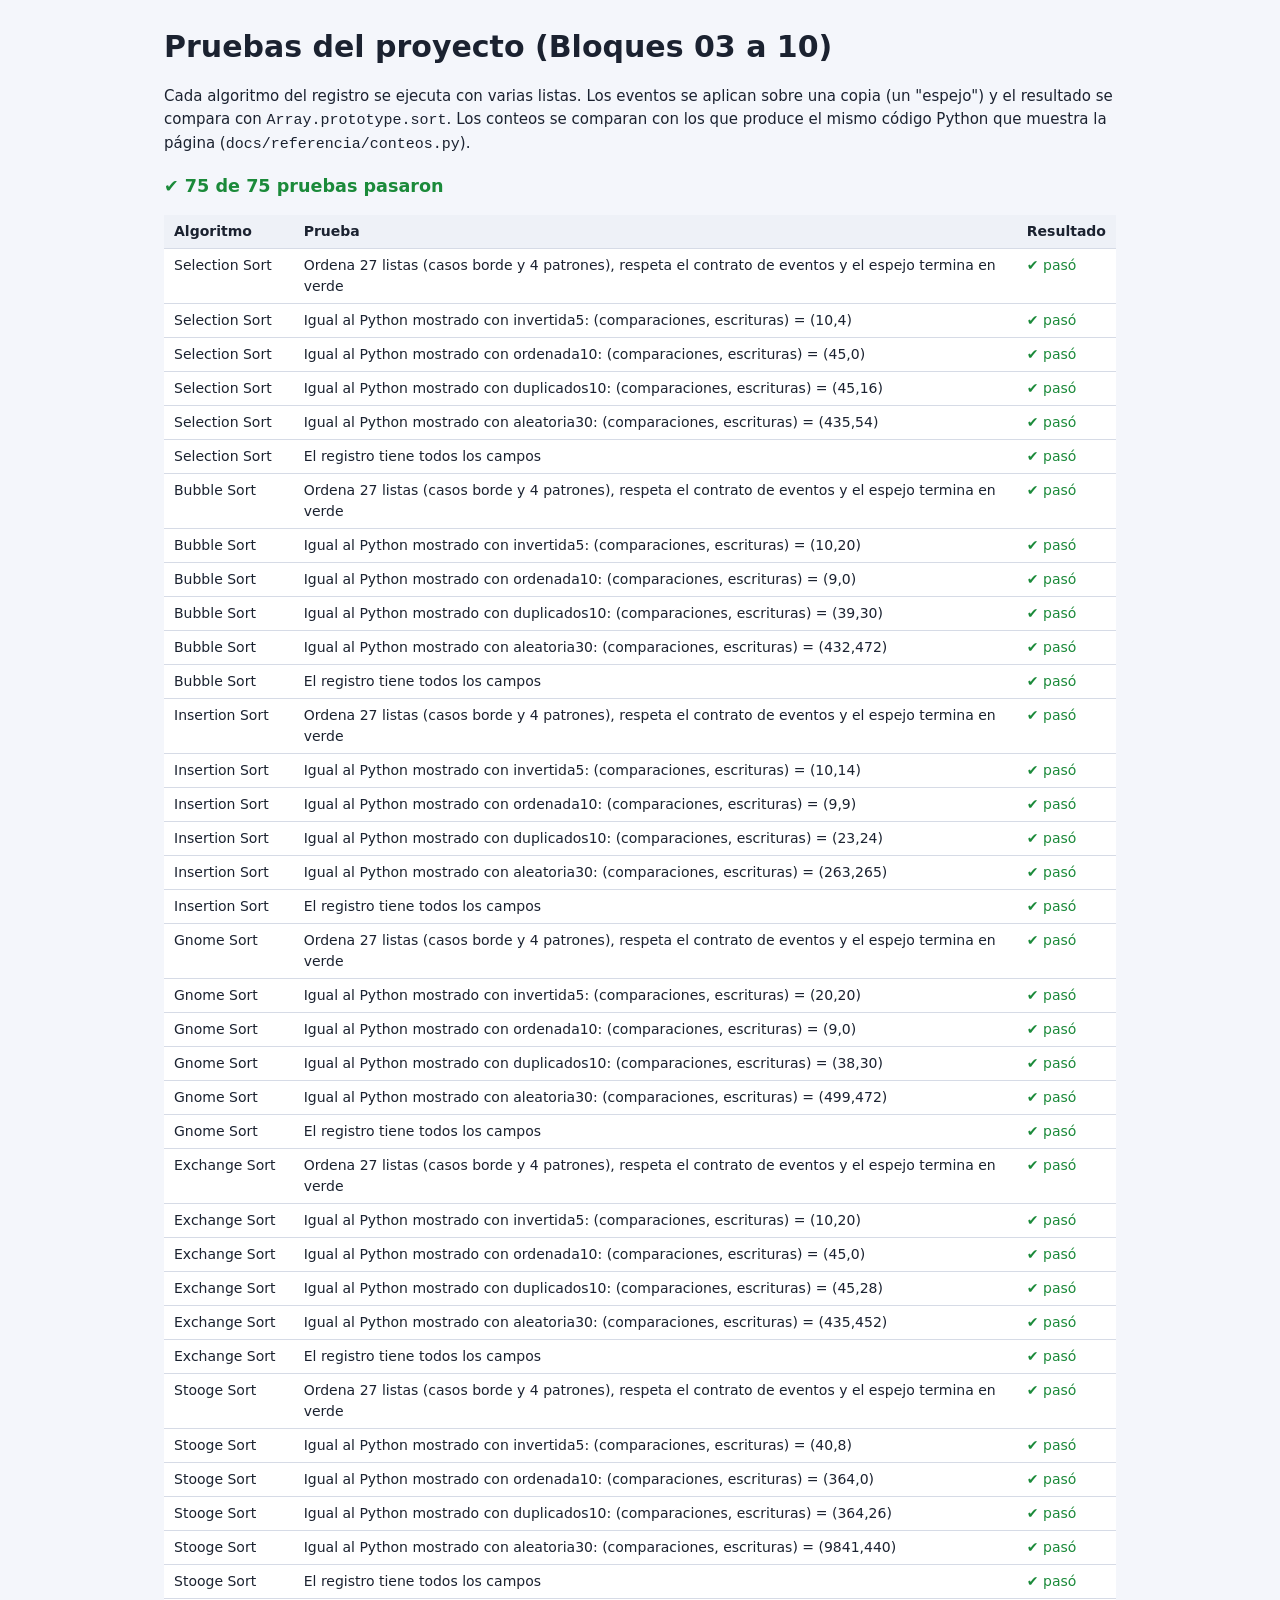
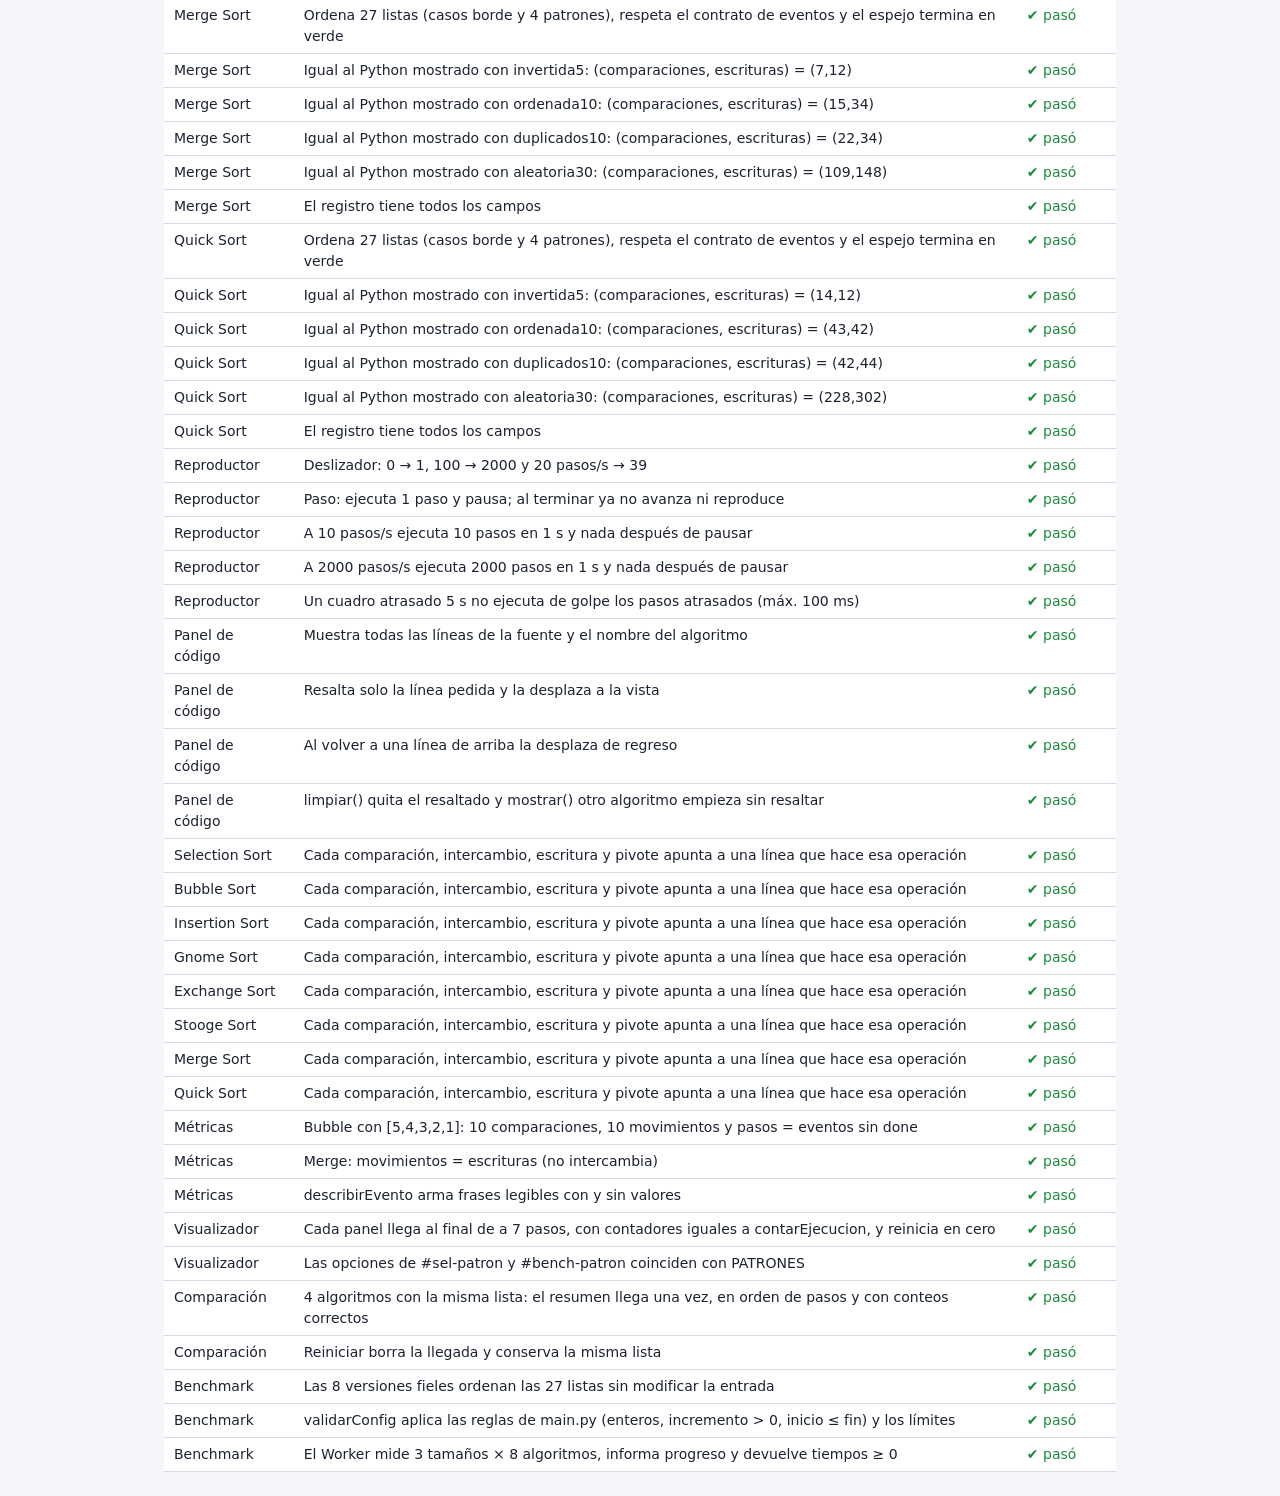
==== commit 38590aec: "B10 D-17/D-18: benchmark con versiones fieles de la práctica y Web Worker Co-Authored-By: Claude Opu" ====
--- a/test.html
+++ b/test.html
@@ -18,7 +18,7 @@
 </head>
 <body>
 <main>
-  <h1>Pruebas del proyecto (Bloques 03 a 09)</h1>
+  <h1>Pruebas del proyecto (Bloques 03 a 10)</h1>
   <p>
     Cada algoritmo del registro se ejecuta con varias listas. Los eventos se aplican sobre una copia
     (un "espejo") y el resultado se compara con <code>Array.prototype.sort</code>. Los conteos se
@@ -42,6 +42,8 @@
   import { crearContadores, registrarEvento, contarEjecucion, describirEvento } from './js/core/metricas.js';
   import { crearPanelAlgoritmo } from './js/ui/panelAlgoritmo.js';
   import { crearEscena } from './js/ui/escena.js';
+  import { FIELES } from './js/benchmark/fieles.js';
+  import { validarConfig } from './js/benchmark/benchmark.js';
   import { generarDatos, PATRONES } from './js/core/datos.js';
 
   /*
@@ -395,6 +397,50 @@
     caja.remove();
   }
 
+  // ── Bloque 10: benchmark ──
+  {
+    const B = 'Benchmark';
+    const malos = Object.entries(FIELES).filter(([id, ordenar]) => casos(id).some(([, lista]) => {
+      const original = [...lista];
+      const salida = ordenar(lista);
+      return !iguales(salida, ordenar(original)) || !iguales(salida, [...original].sort((a, b) => a - b))
+          || !iguales(lista, original);
+    })).map(([id]) => id);
+    reportar(B, 'Las 8 versiones fieles ordenan las 27 listas sin modificar la entrada',
+             malos.length === 0 && Object.keys(FIELES).join() === Object.keys(ALGORITMOS).join(), malos.join(', '));
+
+    const base = { inicio: '100', incremento: '100', fin: '500', repeticiones: '3', patron: 'aleatoria' };
+    const casosValidacion = [
+      [base, true],
+      [{ ...base, inicio: '1.5' }, false],
+      [{ ...base, incremento: '0' }, false],
+      [{ ...base, inicio: '600' }, false],
+      [{ ...base, repeticiones: '0' }, false],
+      [{ ...base, incremento: '1', fin: '1000' }, false],
+      [{ ...base, patron: 'otro' }, false],
+    ];
+    const fallanValidacion = casosValidacion.filter(([d, ok]) => validarConfig(d).ok !== ok);
+    reportar(B, 'validarConfig aplica las reglas de main.py (enteros, incremento > 0, inicio ≤ fin) y los límites',
+             fallanValidacion.length === 0, fallanValidacion.map(([d]) => JSON.stringify(d)).join(' '));
+
+    const resultados = await new Promise((resolver) => {
+      const worker = new Worker('./js/benchmark/worker.js', { type: 'module' });
+      let progresos = 0;
+      worker.onmessage = ({ data }) => {
+        if (data.tipo === 'progreso') progresos++;
+        else { worker.terminate(); resolver({ ...data, progresos }); }
+      };
+      worker.onerror = (e) => { worker.terminate(); resolver({ tipo: 'error', mensaje: e.message }); };
+      worker.postMessage({ tipo: 'iniciar', config: { inicio: 20, incremento: 20, fin: 60, repeticiones: 2, patron: 'aleatoria' } });
+      setTimeout(() => resolver({ tipo: 'error', mensaje: 'sin respuesta en 20 s' }), 20000);
+    });
+    const r = resultados.resultados;
+    reportar(B, 'El Worker mide 3 tamaños × 8 algoritmos, informa progreso y devuelve tiempos ≥ 0',
+      resultados.tipo === 'fin' && resultados.progresos === 24 && r.tamanos.join() === '20,40,60' &&
+      Object.values(r.tiempos).every((t) => t.length === 3 && t.every((ms) => ms >= 0)),
+      resultados.mensaje ?? JSON.stringify(r?.tamanos));
+  }
+
   const resumen = document.getElementById('resumen');
   resumen.textContent = fallidas === 0
     ? `✔ ${total} de ${total} pruebas pasaron`
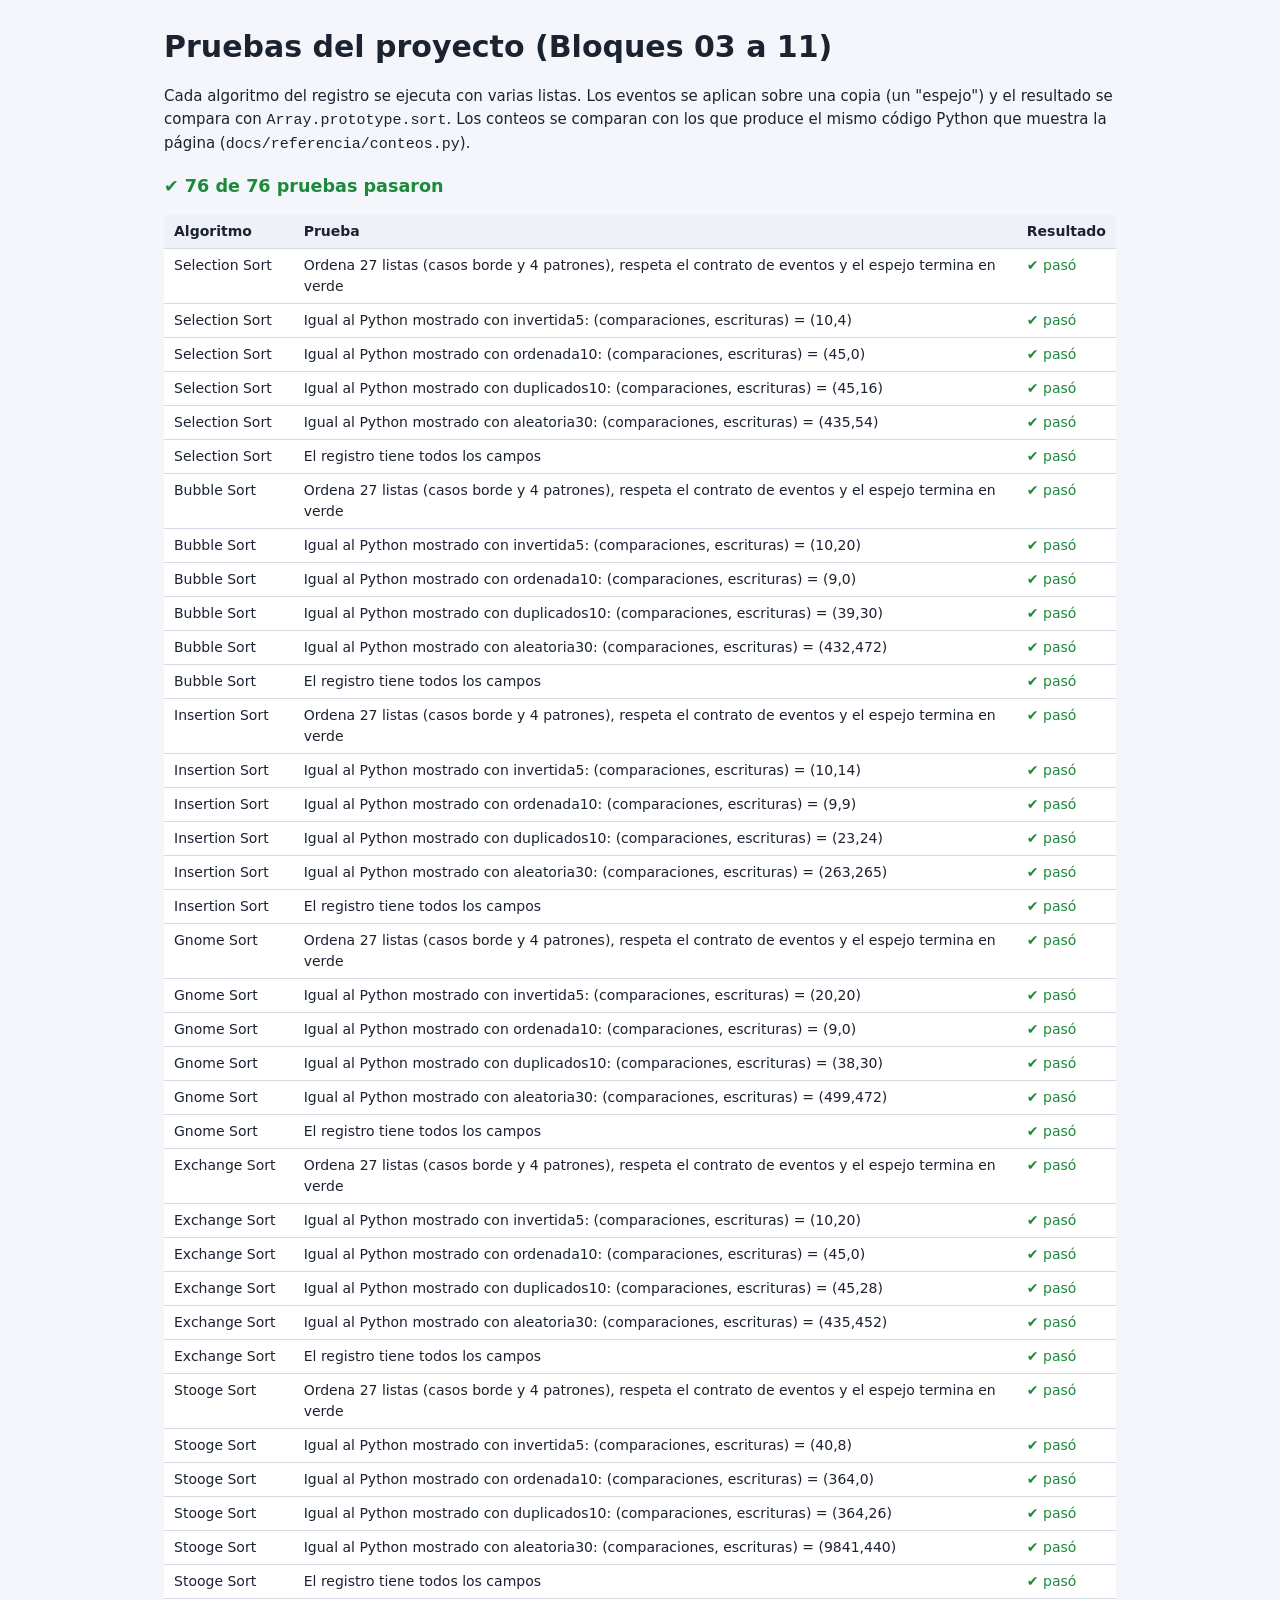
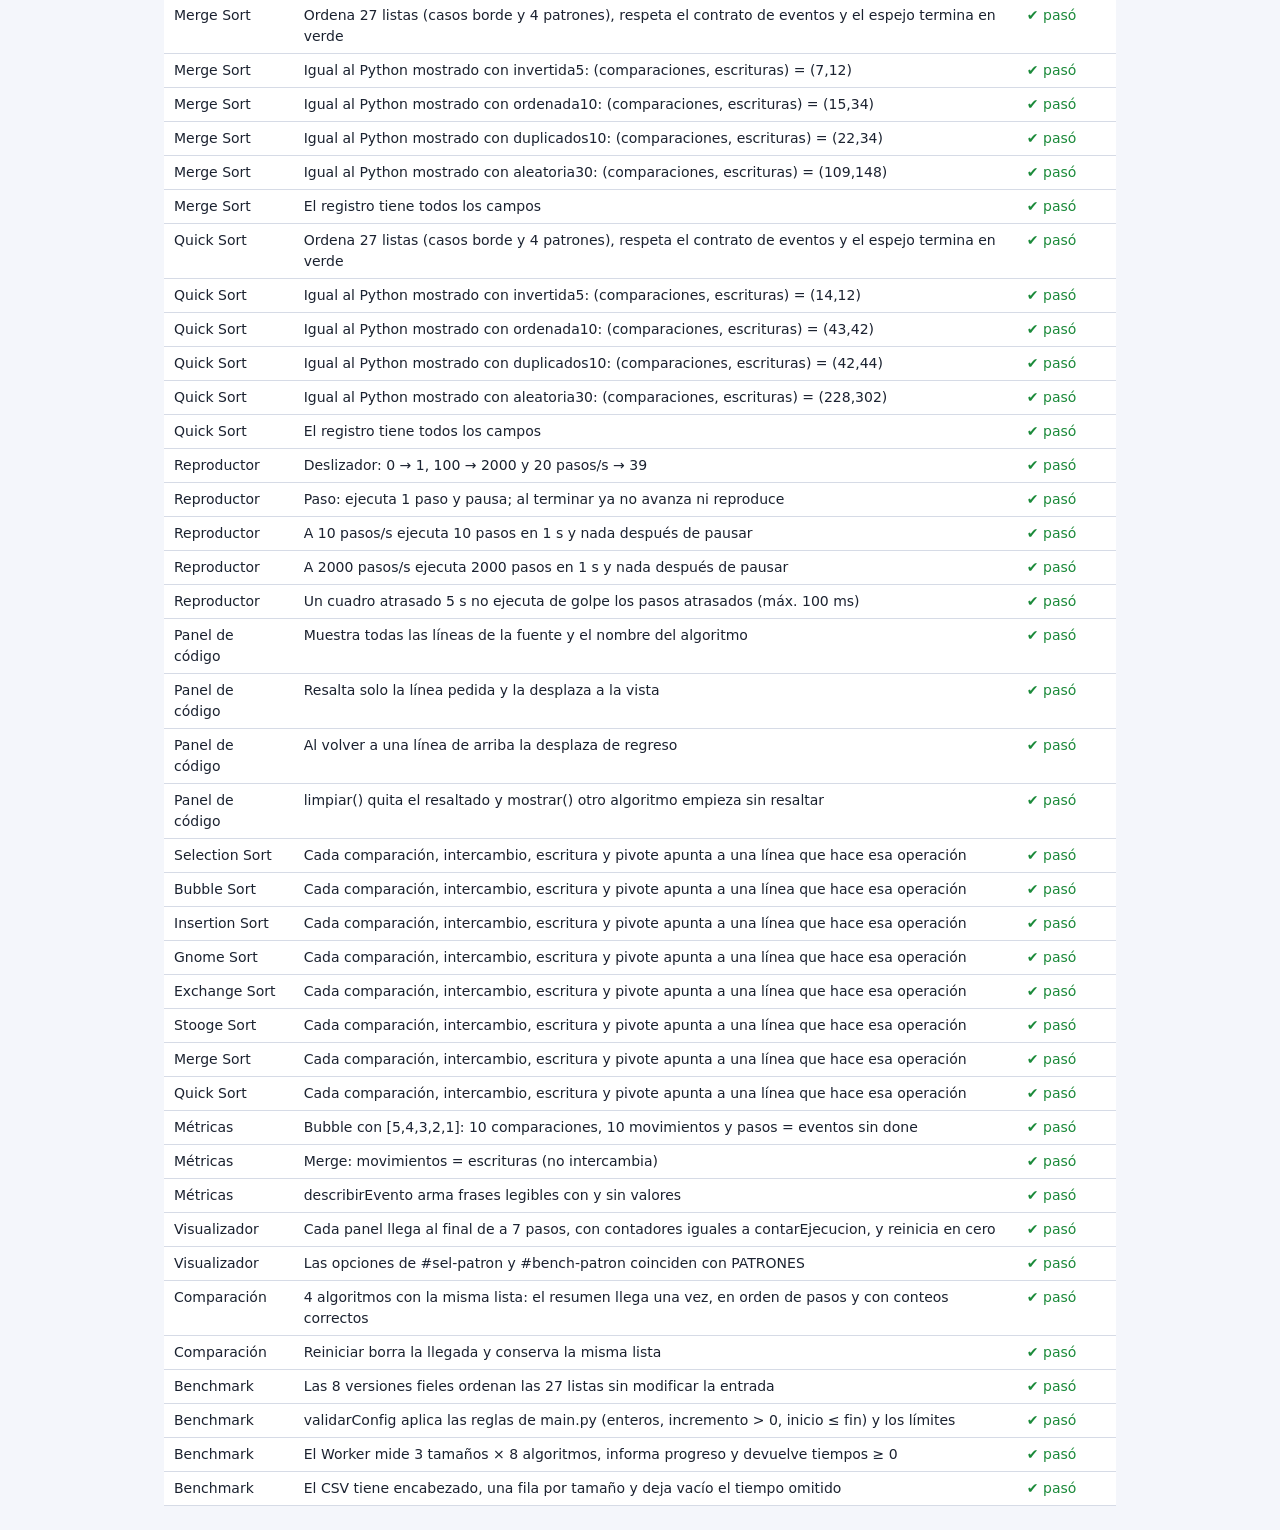
==== commit b89f5f26: "B11 D-19/D-24: gráficas de benchmark.py con Chart.js, tabla, CSV y medición por lotes Co-Authored-By" ====
--- a/test.html
+++ b/test.html
@@ -18,7 +18,7 @@
 </head>
 <body>
 <main>
-  <h1>Pruebas del proyecto (Bloques 03 a 10)</h1>
+  <h1>Pruebas del proyecto (Bloques 03 a 11)</h1>
   <p>
     Cada algoritmo del registro se ejecuta con varias listas. Los eventos se aplican sobre una copia
     (un "espejo") y el resultado se compara con <code>Array.prototype.sort</code>. Los conteos se
@@ -44,6 +44,7 @@
   import { crearEscena } from './js/ui/escena.js';
   import { FIELES } from './js/benchmark/fieles.js';
   import { validarConfig } from './js/benchmark/benchmark.js';
+  import { resultadosACSV } from './js/benchmark/csv.js';
   import { generarDatos, PATRONES } from './js/core/datos.js';
 
   /*
@@ -441,6 +442,15 @@
       resultados.mensaje ?? JSON.stringify(r?.tamanos));
   }
 
+  // ── Bloque 11: CSV ──
+  {
+    const csv = resultadosACSV({ tamanos: [10, 20], patron: 'aleatoria',
+      tiempos: { bubble: [0.5, 1.25], stooge: [3, null] } });
+    reportar('Benchmark', 'El CSV tiene encabezado, una fila por tamaño y deja vacío el tiempo omitido',
+      csv === ['n,Bubble Sort (ms),Stooge Sort (ms)', '10,0.5000,3.0000', '20,1.2500,'].join('\r\n'),
+      JSON.stringify(csv));
+  }
+
   const resumen = document.getElementById('resumen');
   resumen.textContent = fallidas === 0
     ? `✔ ${total} de ${total} pruebas pasaron`
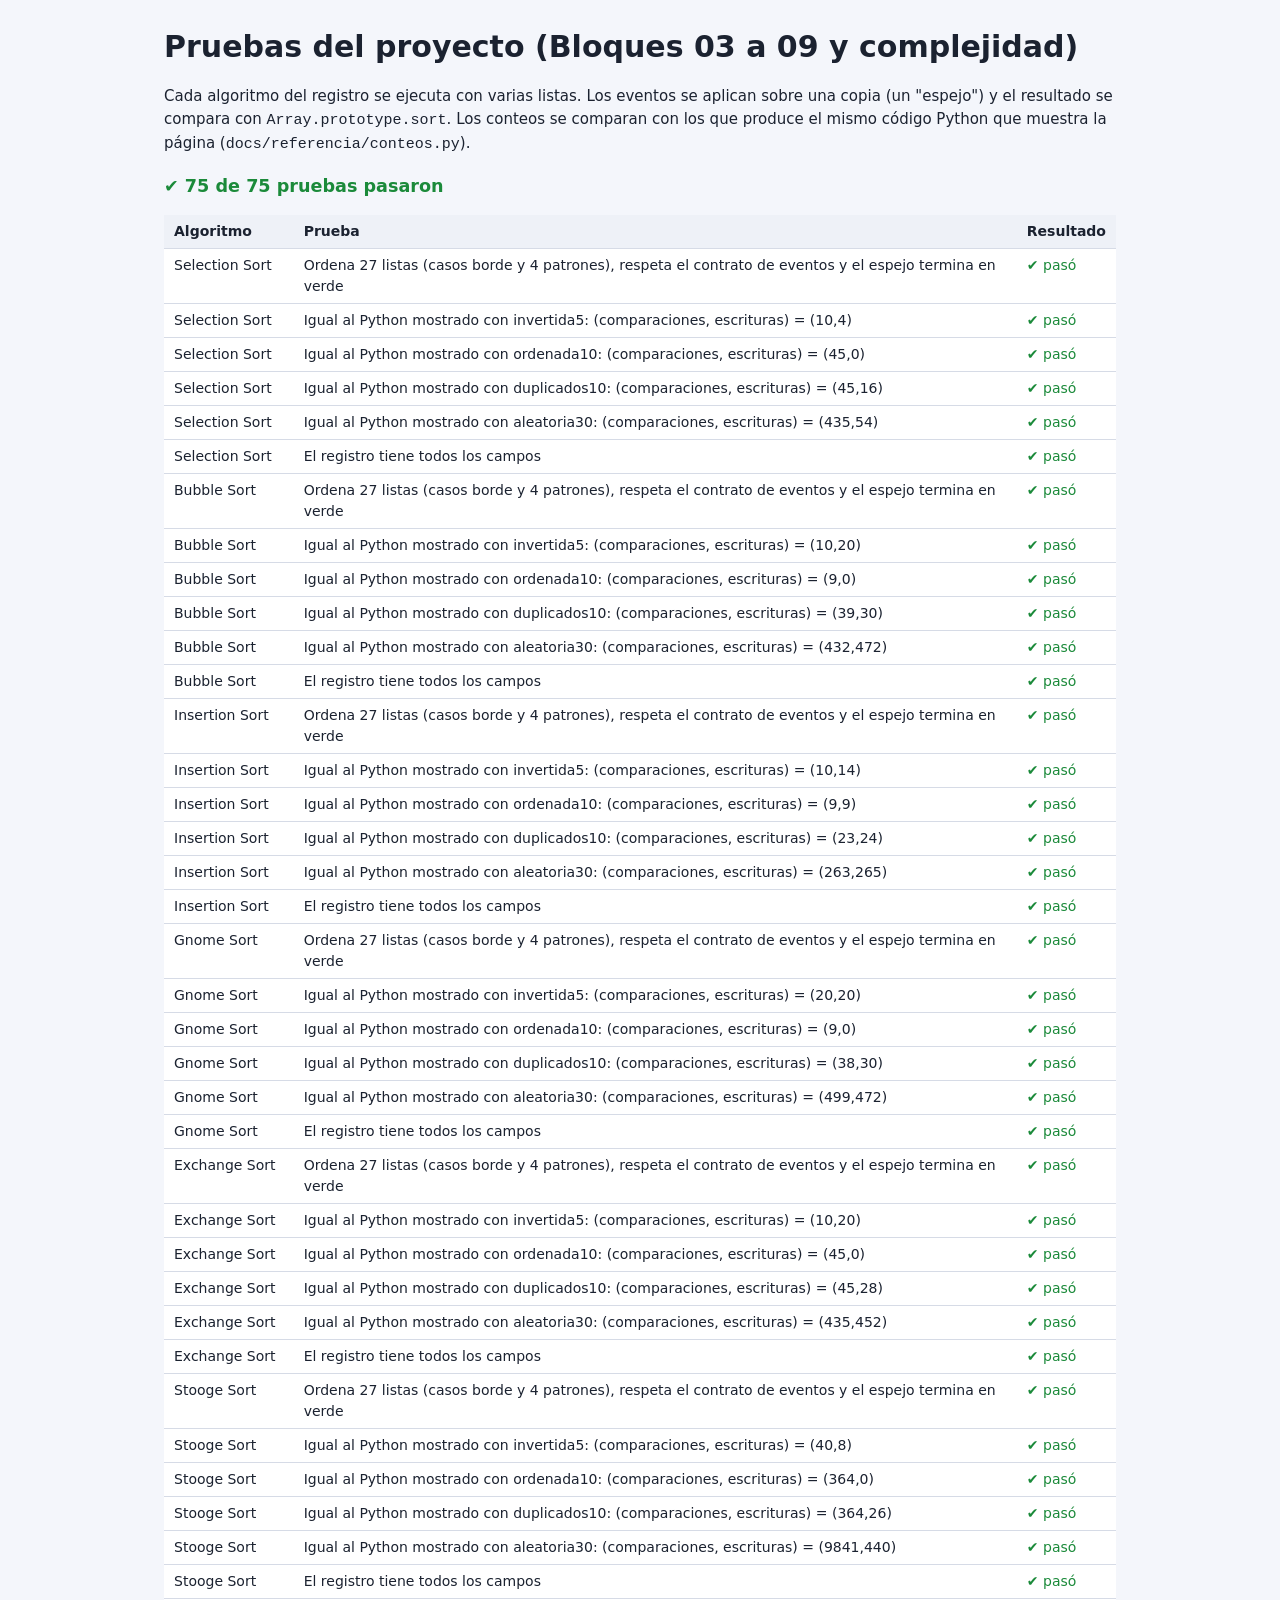
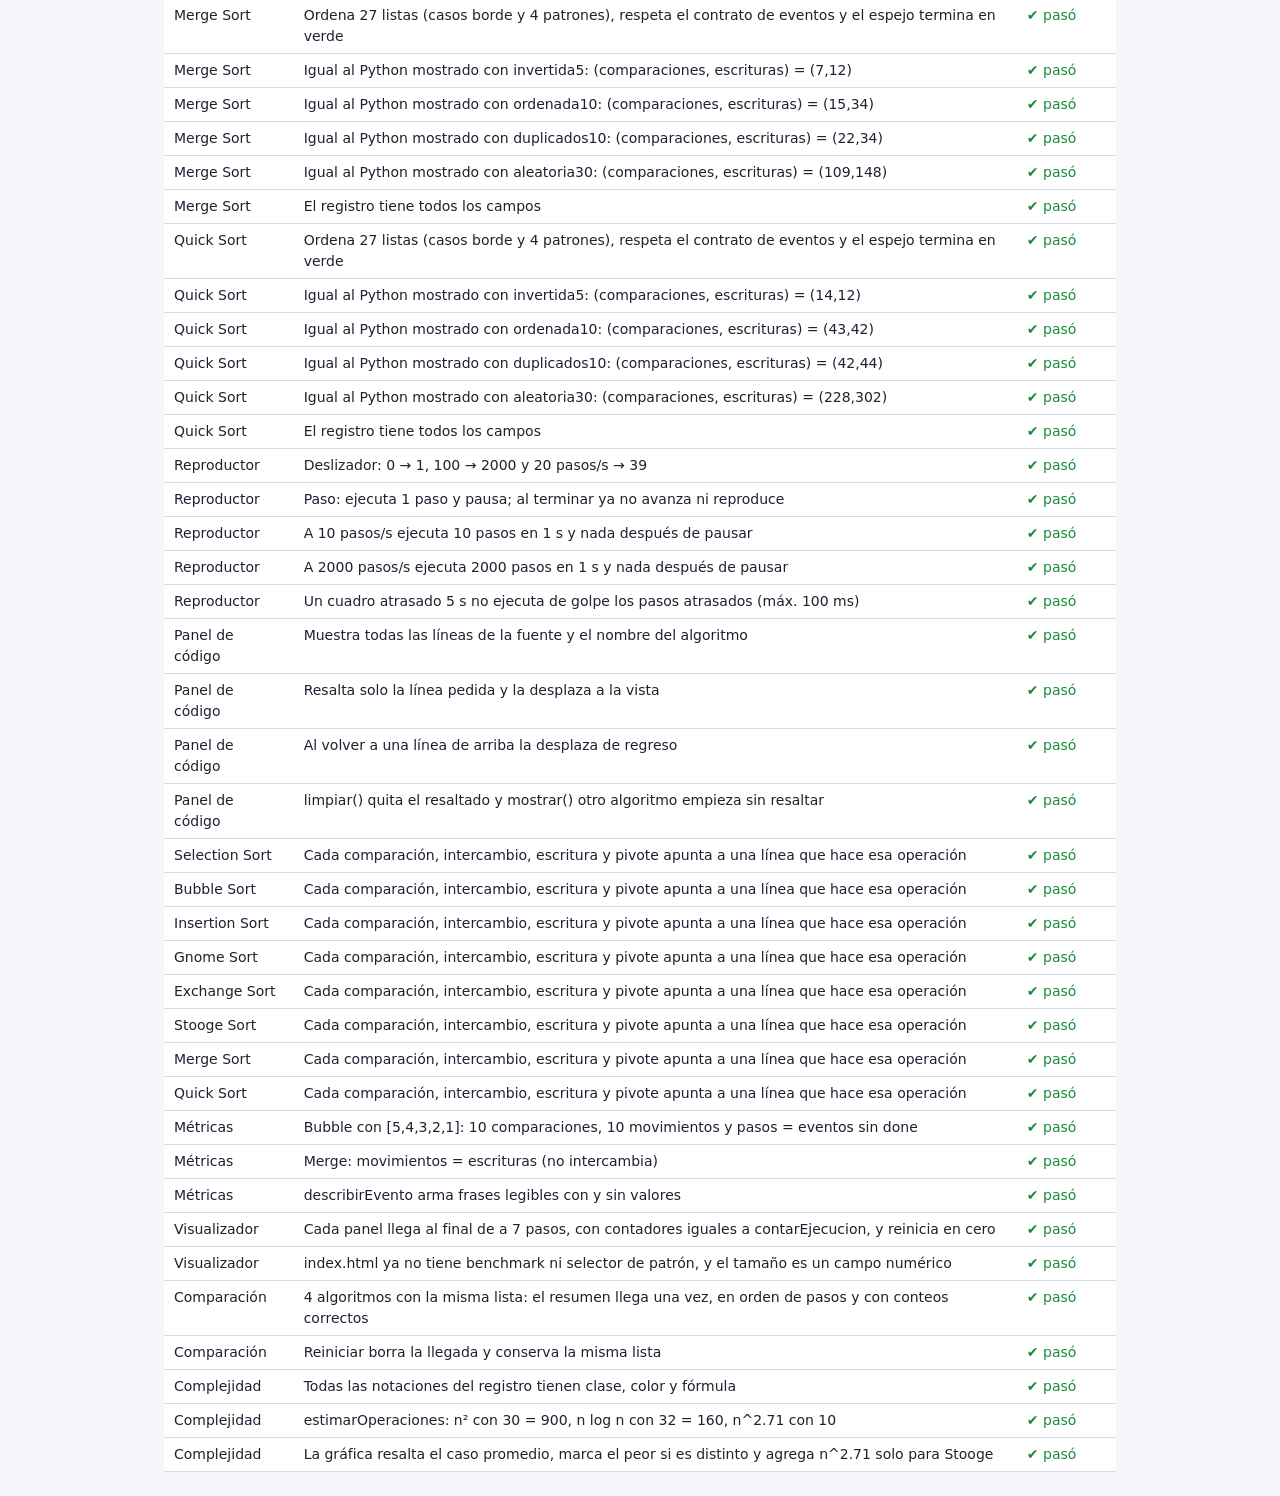
==== commit 85d7981d: "B14: quitar benchmark, tamaño de lista libre, datos siempre aleatorios y complejidad visual - Se eli" ====
--- a/test.html
+++ b/test.html
@@ -18,7 +18,7 @@
 </head>
 <body>
 <main>
-  <h1>Pruebas del proyecto (Bloques 03 a 11)</h1>
+  <h1>Pruebas del proyecto (Bloques 03 a 09 y complejidad)</h1>
   <p>
     Cada algoritmo del registro se ejecuta con varias listas. Los eventos se aplican sobre una copia
     (un "espejo") y el resultado se compara con <code>Array.prototype.sort</code>. Los conteos se
@@ -42,9 +42,7 @@
   import { crearContadores, registrarEvento, contarEjecucion, describirEvento } from './js/core/metricas.js';
   import { crearPanelAlgoritmo } from './js/ui/panelAlgoritmo.js';
   import { crearEscena } from './js/ui/escena.js';
-  import { FIELES } from './js/benchmark/fieles.js';
-  import { validarConfig } from './js/benchmark/benchmark.js';
-  import { resultadosACSV } from './js/benchmark/csv.js';
+  import { CLASES, estimarOperaciones, crearGraficaComplejidad } from './js/ui/complejidad.js';
   import { generarDatos, PATRONES } from './js/core/datos.js';
 
   /*
@@ -252,7 +250,7 @@
   {
     const P = 'Panel de código';
     const caja = document.createElement('div');
-    caja.style.cssText = 'position: relative; height: 90px; overflow: auto;';
+    caja.style.cssText = 'position: relative; width: 500px; height: 90px; overflow: auto; white-space: pre;';
     document.body.append(caja);
     const panel = crearPanelCodigo(caja);
     const activas = () => [...caja.querySelectorAll('.codigo__linea--activa')];
@@ -357,11 +355,9 @@
     caja.remove();
 
     const html = new DOMParser().parseFromString(await (await fetch('index.html')).text(), 'text/html');
-    const valores = (sel) => [...html.querySelectorAll(`${sel} option`)].map((o) => o.value).join();
-    const esperado = Object.values(PATRONES).join();
-    reportar(V, 'Las opciones de #sel-patron y #bench-patron coinciden con PATRONES',
-             valores('#sel-patron') === esperado && valores('#bench-patron') === esperado,
-             `${valores('#sel-patron')} / ${valores('#bench-patron')}`);
+    reportar(V, 'index.html ya no tiene benchmark ni selector de patrón, y el tamaño es un campo numérico',
+      !html.querySelector('#vista-benchmark, [data-vista=benchmark], #sel-patron') &&
+      html.getElementById('inp-tamano')?.type === 'number');
   }
 
   // ── Bloque 09: comparación ──
@@ -398,57 +394,26 @@
     caja.remove();
   }
 
-  // ── Bloque 10: benchmark ──
-  {
-    const B = 'Benchmark';
-    const malos = Object.entries(FIELES).filter(([id, ordenar]) => casos(id).some(([, lista]) => {
-      const original = [...lista];
-      const salida = ordenar(lista);
-      return !iguales(salida, ordenar(original)) || !iguales(salida, [...original].sort((a, b) => a - b))
-          || !iguales(lista, original);
-    })).map(([id]) => id);
-    reportar(B, 'Las 8 versiones fieles ordenan las 27 listas sin modificar la entrada',
-             malos.length === 0 && Object.keys(FIELES).join() === Object.keys(ALGORITMOS).join(), malos.join(', '));
-
-    const base = { inicio: '100', incremento: '100', fin: '500', repeticiones: '3', patron: 'aleatoria' };
-    const casosValidacion = [
-      [base, true],
-      [{ ...base, inicio: '1.5' }, false],
-      [{ ...base, incremento: '0' }, false],
-      [{ ...base, inicio: '600' }, false],
-      [{ ...base, repeticiones: '0' }, false],
-      [{ ...base, incremento: '1', fin: '1000' }, false],
-      [{ ...base, patron: 'otro' }, false],
-    ];
-    const fallanValidacion = casosValidacion.filter(([d, ok]) => validarConfig(d).ok !== ok);
-    reportar(B, 'validarConfig aplica las reglas de main.py (enteros, incremento > 0, inicio ≤ fin) y los límites',
-             fallanValidacion.length === 0, fallanValidacion.map(([d]) => JSON.stringify(d)).join(' '));
-
-    const resultados = await new Promise((resolver) => {
-      const worker = new Worker('./js/benchmark/worker.js', { type: 'module' });
-      let progresos = 0;
-      worker.onmessage = ({ data }) => {
-        if (data.tipo === 'progreso') progresos++;
-        else { worker.terminate(); resolver({ ...data, progresos }); }
-      };
-      worker.onerror = (e) => { worker.terminate(); resolver({ tipo: 'error', mensaje: e.message }); };
-      worker.postMessage({ tipo: 'iniciar', config: { inicio: 20, incremento: 20, fin: 60, repeticiones: 2, patron: 'aleatoria' } });
-      setTimeout(() => resolver({ tipo: 'error', mensaje: 'sin respuesta en 20 s' }), 20000);
-    });
-    const r = resultados.resultados;
-    reportar(B, 'El Worker mide 3 tamaños × 8 algoritmos, informa progreso y devuelve tiempos ≥ 0',
-      resultados.tipo === 'fin' && resultados.progresos === 24 && r.tamanos.join() === '20,40,60' &&
-      Object.values(r.tiempos).every((t) => t.length === 3 && t.every((ms) => ms >= 0)),
-      resultados.mensaje ?? JSON.stringify(r?.tamanos));
-  }
-
-  // ── Bloque 11: CSV ──
-  {
-    const csv = resultadosACSV({ tamanos: [10, 20], patron: 'aleatoria',
-      tiempos: { bubble: [0.5, 1.25], stooge: [3, null] } });
-    reportar('Benchmark', 'El CSV tiene encabezado, una fila por tamaño y deja vacío el tiempo omitido',
-      csv === ['n,Bubble Sort (ms),Stooge Sort (ms)', '10,0.5000,3.0000', '20,1.2500,'].join('\r\n'),
-      JSON.stringify(csv));
+  // ── Complejidad visual (requisito 8) ──
+  {
+    const X = 'Complejidad';
+    const sinClase = Object.entries(ALGORITMOS)
+      .filter(([, a]) => !CLASES[a.mejor] || !CLASES[a.promedio] || !CLASES[a.peor]).map(([id]) => id);
+    reportar(X, 'Todas las notaciones del registro tienen clase, color y fórmula', sinClase.length === 0, sinClase.join());
+
+    const ok = estimarOperaciones('bubble', 30) === 900 && estimarOperaciones('merge', 32) === 160 &&
+               estimarOperaciones('stooge', 10) === Math.round(10 ** 2.71);
+    reportar(X, 'estimarOperaciones: n² con 30 = 900, n log n con 32 = 160, n^2.71 con 10', ok);
+
+    const svgMerge = crearGraficaComplejidad('merge', 50);
+    const svgStooge = crearGraficaComplejidad('stooge', 20);
+    const svgQuick = crearGraficaComplejidad('quick', 40);
+    reportar(X, 'La gráfica resalta el caso promedio, marca el peor si es distinto y agrega n^2.71 solo para Stooge',
+      svgMerge.querySelectorAll('polyline').length === 3 &&
+      svgMerge.querySelectorAll('.grafica-complejidad__curva--principal').length === 1 &&
+      svgMerge.querySelectorAll('.grafica-complejidad__curva--peor').length === 0 &&
+      svgQuick.querySelectorAll('.grafica-complejidad__curva--peor').length === 1 &&
+      svgStooge.querySelectorAll('polyline').length === 4);
   }
 
   const resumen = document.getElementById('resumen');
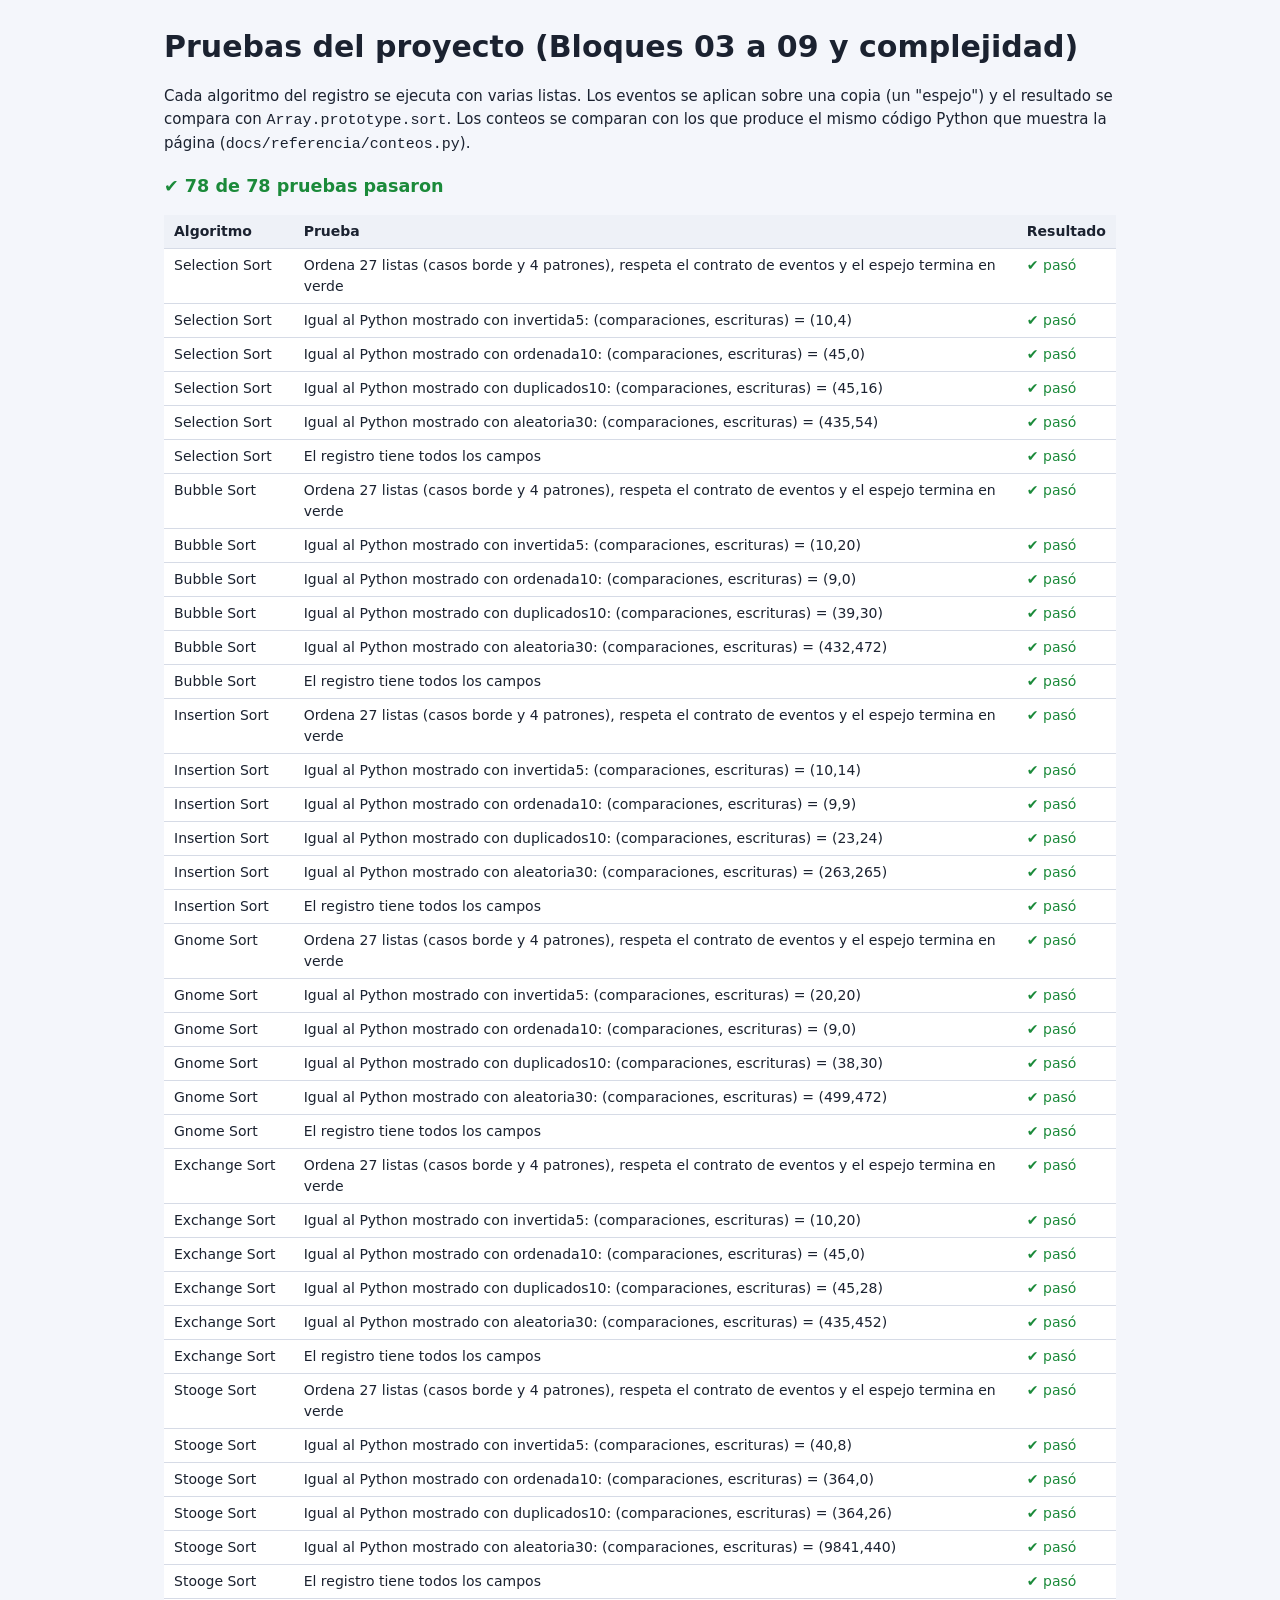
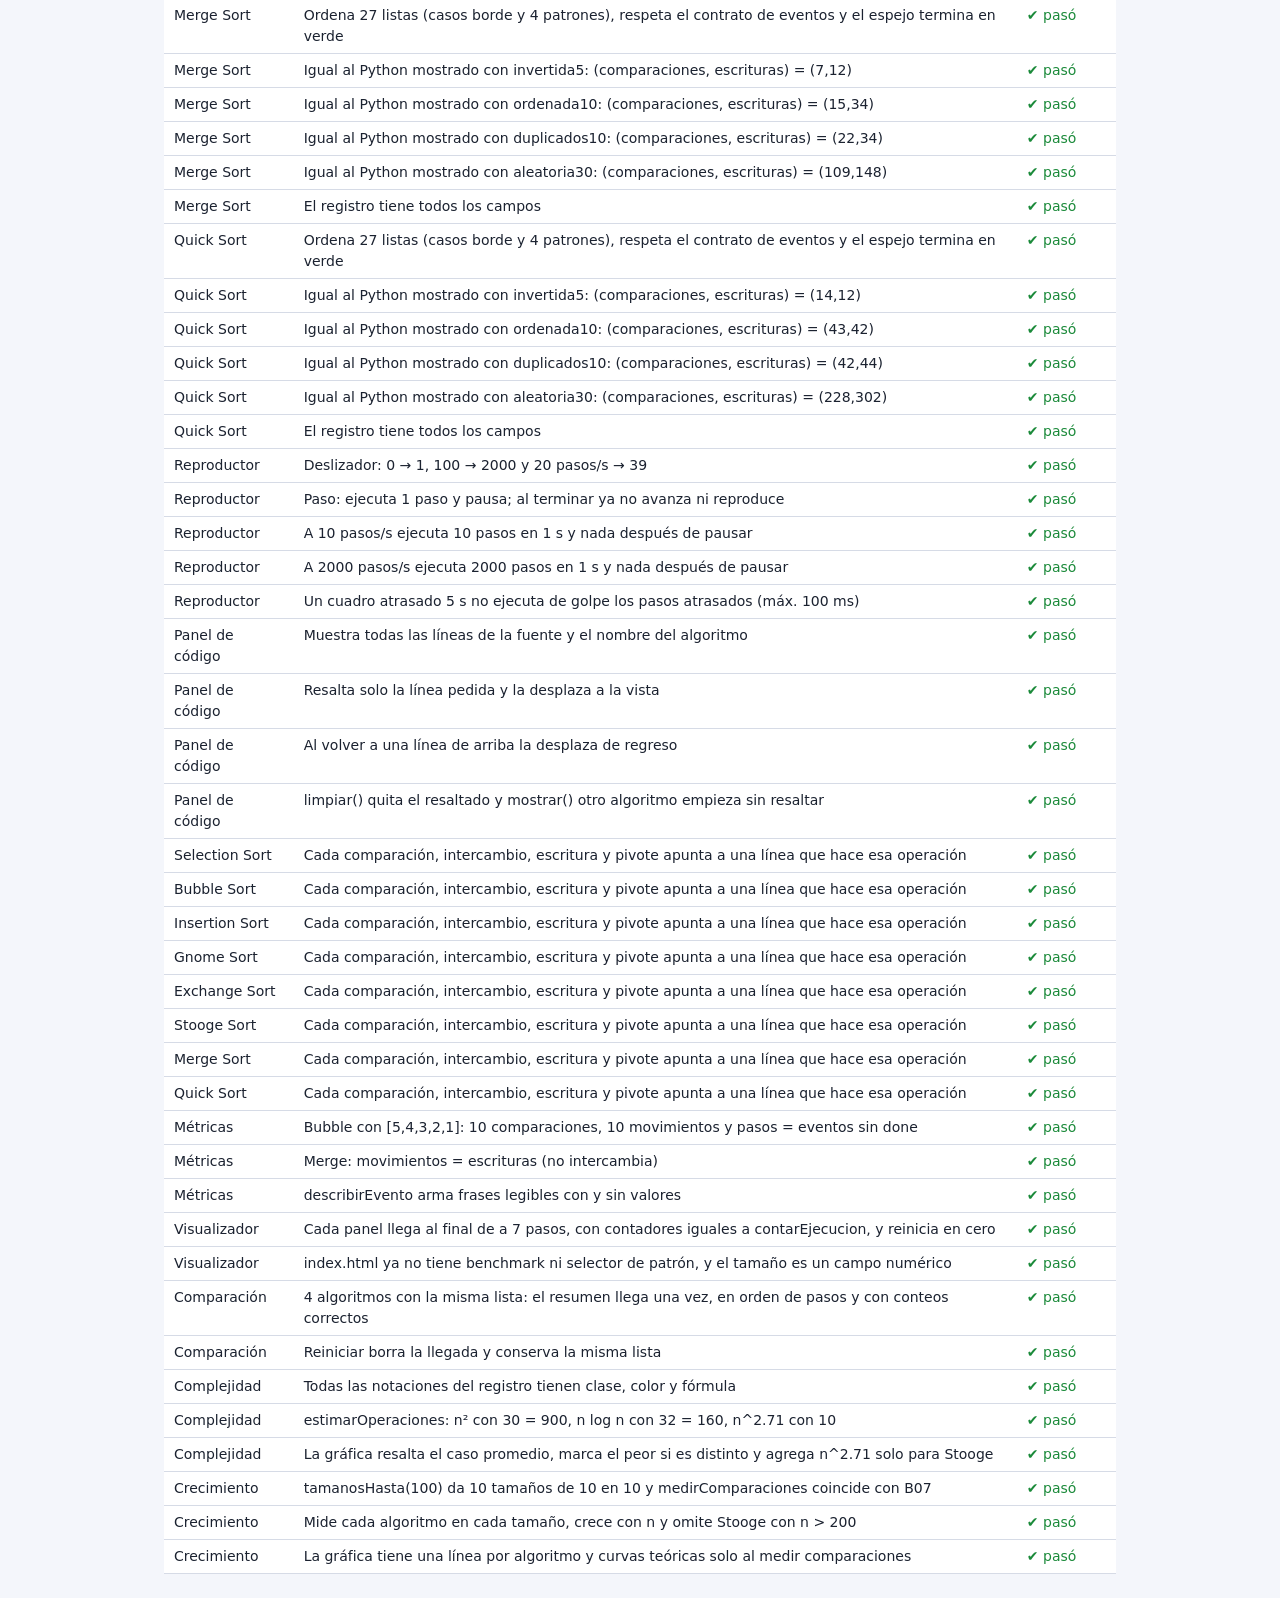
==== commit 6c7f4d98: "B15: ventana Crecimiento con la gráfica de la práctica (comparaciones y tiempo vs n) Co-Authored-By:" ====
--- a/test.html
+++ b/test.html
@@ -43,6 +43,8 @@
   import { crearPanelAlgoritmo } from './js/ui/panelAlgoritmo.js';
   import { crearEscena } from './js/ui/escena.js';
   import { CLASES, estimarOperaciones, crearGraficaComplejidad } from './js/ui/complejidad.js';
+  import { tamanosHasta, medirComparaciones, calcularCrecimiento, MEDIDAS } from './js/core/crecimiento.js';
+  import { crearGraficaCrecimiento } from './js/ui/ventanaCrecimiento.js';
   import { generarDatos, PATRONES } from './js/core/datos.js';
 
   /*
@@ -416,6 +418,29 @@
       svgStooge.querySelectorAll('polyline').length === 4);
   }
 
+  // ── Ventana Crecimiento (requisito 8) ──
+  {
+    const G = 'Crecimiento';
+    reportar(G, 'tamanosHasta(100) da 10 tamaños de 10 en 10 y medirComparaciones coincide con B07',
+      tamanosHasta(100).join() === '10,20,30,40,50,60,70,80,90,100' &&
+      medirComparaciones('bubble', [5, 4, 3, 2, 1]) === 10);
+
+    const r = await calcularCrecimiento({ ids: ['bubble', 'merge', 'stooge'], nMax: 300, medida: MEDIDAS.COMPARACIONES });
+    const stooge = r.series.stooge;
+    reportar(G, 'Mide cada algoritmo en cada tamaño, crece con n y omite Stooge con n > 200',
+      r.tamanos.length === 10 && r.series.bubble.every((v, k) => k === 0 || v > r.series.bubble[k - 1]) &&
+      stooge.slice(0, 6).every((v) => v > 0) && stooge.slice(7).every((v) => v === null) &&
+      r.omitidos.join() === 'stooge' && r.series.merge.at(-1) < r.series.bubble.at(-1),
+      JSON.stringify(stooge));
+
+    const svg = crearGraficaCrecimiento(r);
+    const svgTiempo = crearGraficaCrecimiento({ ...r, medida: MEDIDAS.TIEMPO });
+    reportar(G, 'La gráfica tiene una línea por algoritmo y curvas teóricas solo al medir comparaciones',
+      svg.querySelectorAll('.grafica-crecimiento__serie').length === 3 &&
+      svg.querySelectorAll('.grafica-crecimiento__teorica').length === 3 &&
+      svgTiempo.querySelectorAll('.grafica-crecimiento__teorica').length === 0);
+  }
+
   const resumen = document.getElementById('resumen');
   resumen.textContent = fallidas === 0
     ? `✔ ${total} de ${total} pruebas pasaron`
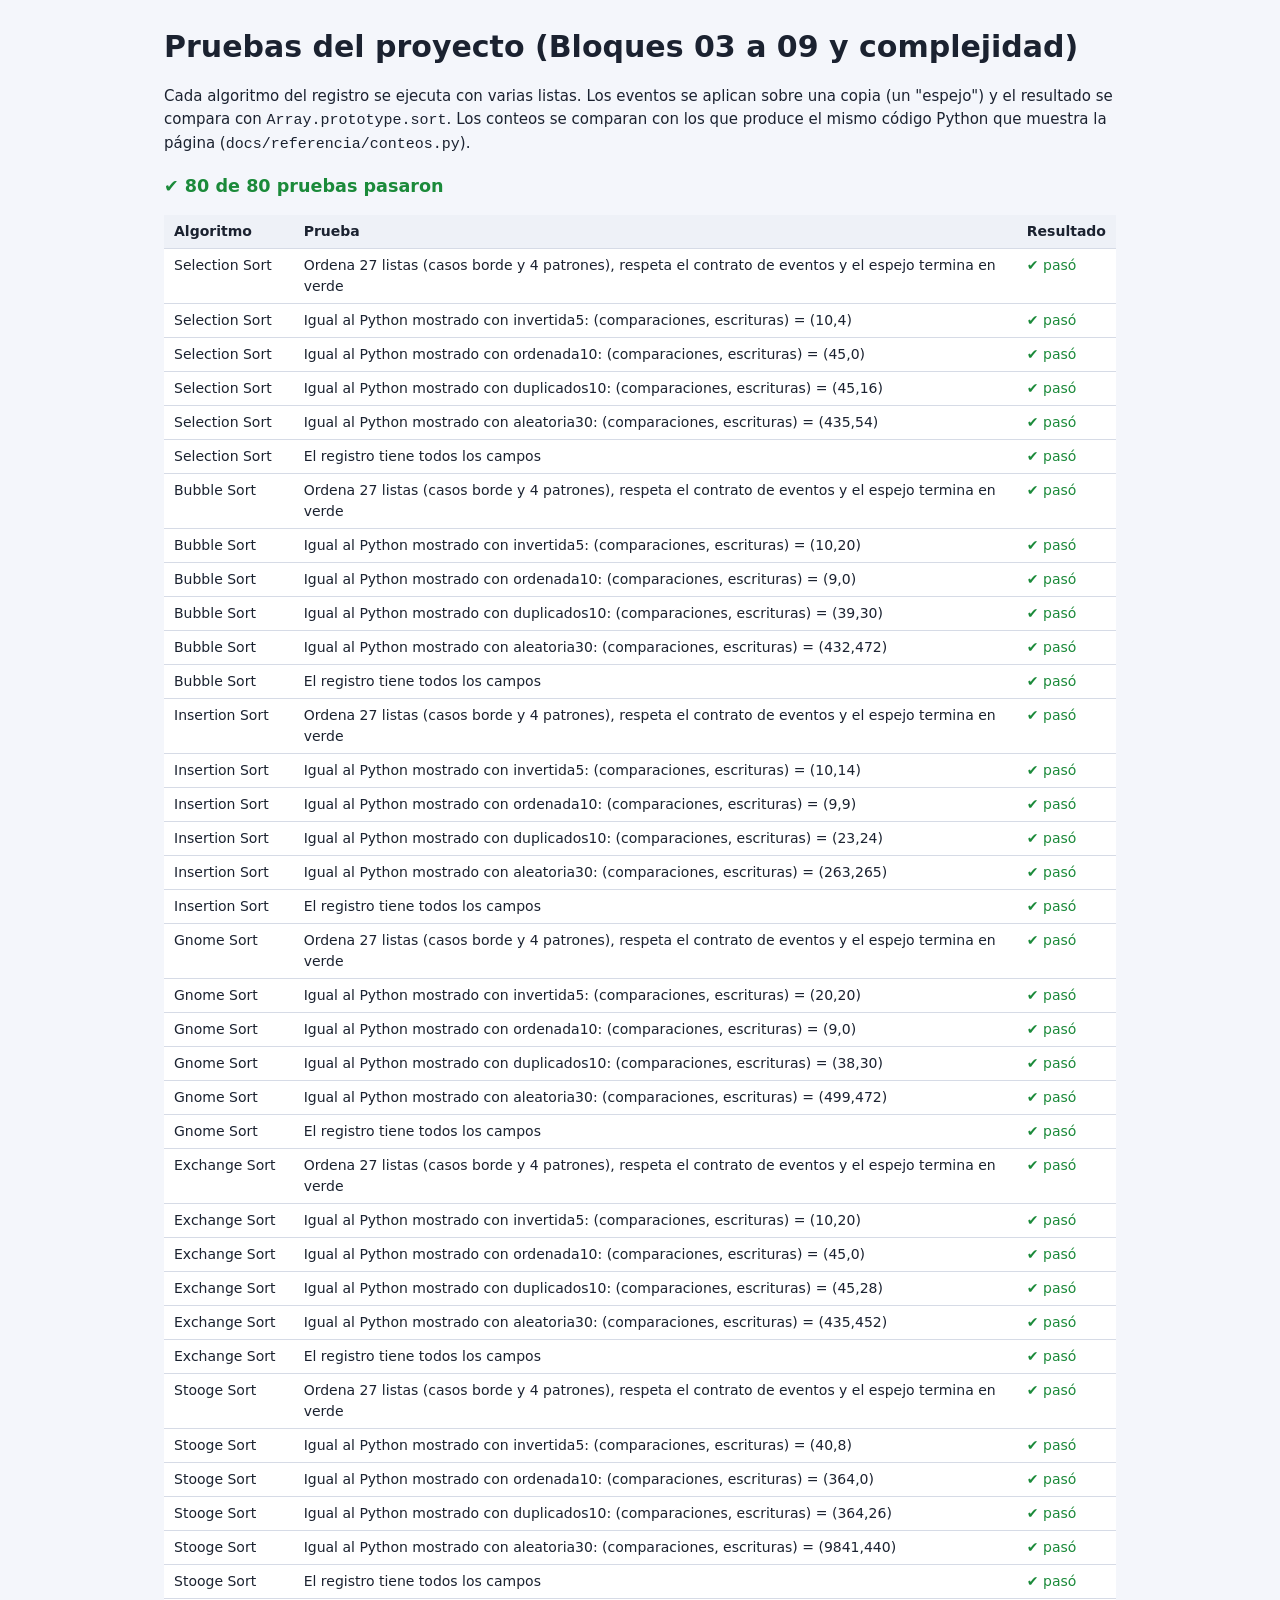
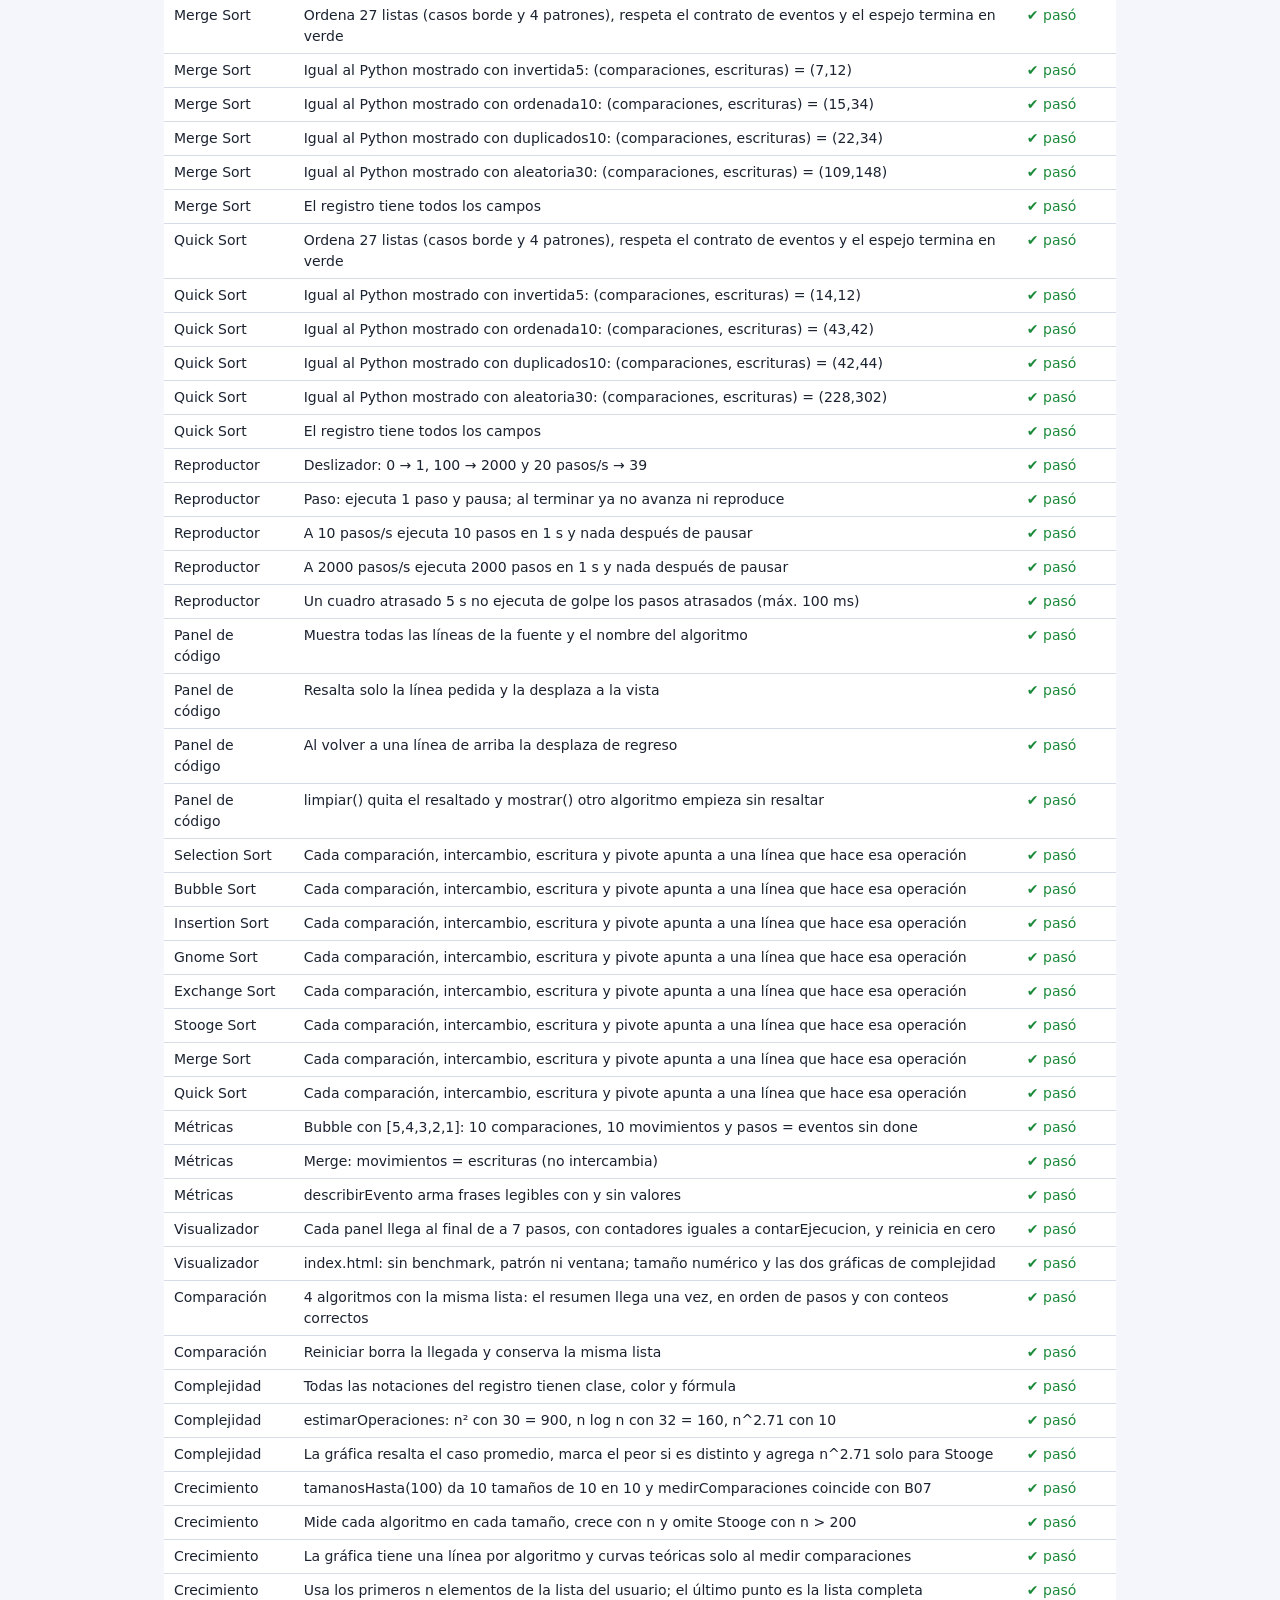
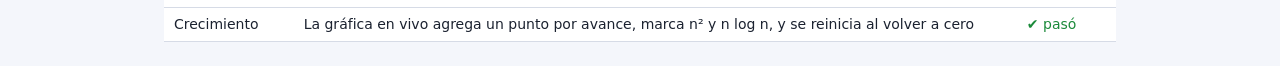
==== commit 5896ad9c: "B15: apartado Complejidad en acción (gráfica en vivo y crecimiento con el mismo arreglo) - Comparaci" ====
--- a/test.html
+++ b/test.html
@@ -44,7 +44,8 @@
   import { crearEscena } from './js/ui/escena.js';
   import { CLASES, estimarOperaciones, crearGraficaComplejidad } from './js/ui/complejidad.js';
   import { tamanosHasta, medirComparaciones, calcularCrecimiento, MEDIDAS } from './js/core/crecimiento.js';
-  import { crearGraficaCrecimiento } from './js/ui/ventanaCrecimiento.js';
+  import { crearGraficaCrecimiento } from './js/ui/graficaCrecimiento.js';
+  import { crearGraficaVivo } from './js/ui/graficaVivo.js';
   import { generarDatos, PATRONES } from './js/core/datos.js';
 
   /*
@@ -357,8 +358,9 @@
     caja.remove();
 
     const html = new DOMParser().parseFromString(await (await fetch('index.html')).text(), 'text/html');
-    reportar(V, 'index.html ya no tiene benchmark ni selector de patrón, y el tamaño es un campo numérico',
-      !html.querySelector('#vista-benchmark, [data-vista=benchmark], #sel-patron') &&
+    reportar(V, 'index.html: sin benchmark, patrón ni ventana; tamaño numérico y las dos gráficas de complejidad',
+      !html.querySelector('#vista-benchmark, [data-vista=benchmark], #sel-patron, dialog') &&
+      !!html.querySelector('#zona-grafica-vivo') && !!html.querySelector('#zona-grafica-crecimiento') &&
       html.getElementById('inp-tamano')?.type === 'number');
   }
 
@@ -425,7 +427,8 @@
       tamanosHasta(100).join() === '10,20,30,40,50,60,70,80,90,100' &&
       medirComparaciones('bubble', [5, 4, 3, 2, 1]) === 10);
 
-    const r = await calcularCrecimiento({ ids: ['bubble', 'merge', 'stooge'], nMax: 300, medida: MEDIDAS.COMPARACIONES });
+    const listaUsuario = generarDatos(300, PATRONES.ALEATORIA);
+    const r = await calcularCrecimiento({ ids: ['bubble', 'merge', 'stooge'], lista: listaUsuario, medida: MEDIDAS.COMPARACIONES });
     const stooge = r.series.stooge;
     reportar(G, 'Mide cada algoritmo en cada tamaño, crece con n y omite Stooge con n > 200',
       r.tamanos.length === 10 && r.series.bubble.every((v, k) => k === 0 || v > r.series.bubble[k - 1]) &&
@@ -439,6 +442,33 @@
       svg.querySelectorAll('.grafica-crecimiento__serie').length === 3 &&
       svg.querySelectorAll('.grafica-crecimiento__teorica').length === 3 &&
       svgTiempo.querySelectorAll('.grafica-crecimiento__teorica').length === 0);
+  }
+
+  // ── Prefijos del mismo arreglo y gráfica en vivo ──
+  {
+    const G = 'Crecimiento';
+    const lista = generarDatos(40, PATRONES.ALEATORIA);
+    const r = await calcularCrecimiento({ ids: ['insertion'], lista, medida: MEDIDAS.COMPARACIONES });
+    const esperado = r.tamanos.map((n) => medirComparaciones('insertion', lista.slice(0, n)));
+    reportar(G, 'Usa los primeros n elementos de la lista del usuario; el último punto es la lista completa',
+      r.tamanos.at(-1) === 40 && r.series.insertion.join() === esperado.join());
+
+    const caja = document.createElement('div');
+    document.body.append(caja);
+    const vivo = crearGraficaVivo(caja);
+    const fila = (id, pasos, comparaciones) => ({ id, pasos, comparaciones });
+    vivo.actualizar([fila('bubble', 0, 0), fila('merge', 0, 0)], 30);
+    vivo.actualizar([fila('bubble', 10, 6), fila('merge', 10, 7)], 30);
+    vivo.actualizar([fila('merge', 12, 9), fila('bubble', 20, 14)], 30); // el resumen viene por llegada
+    const lineas = caja.querySelectorAll('.grafica-crecimiento__serie');
+    const referencias = caja.querySelectorAll('.grafica-crecimiento__teorica');
+    const puntosBubble = lineas[0]?.getAttribute('points').split(' ').length;
+    vivo.actualizar([fila('bubble', 0, 0), fila('merge', 0, 0)], 30); // Reiniciar
+    const trasReiniciar = caja.querySelectorAll('.grafica-crecimiento__serie')[0]?.getAttribute('points').split(' ').length;
+    reportar(G, 'La gráfica en vivo agrega un punto por avance, marca n² y n log n, y se reinicia al volver a cero',
+      lineas.length === 2 && referencias.length === 2 && puntosBubble === 3 && trasReiniciar === 1,
+      `líneas ${lineas.length}, referencias ${referencias.length}, puntos ${puntosBubble}, tras reiniciar ${trasReiniciar}`);
+    caja.remove();
   }
 
   const resumen = document.getElementById('resumen');
